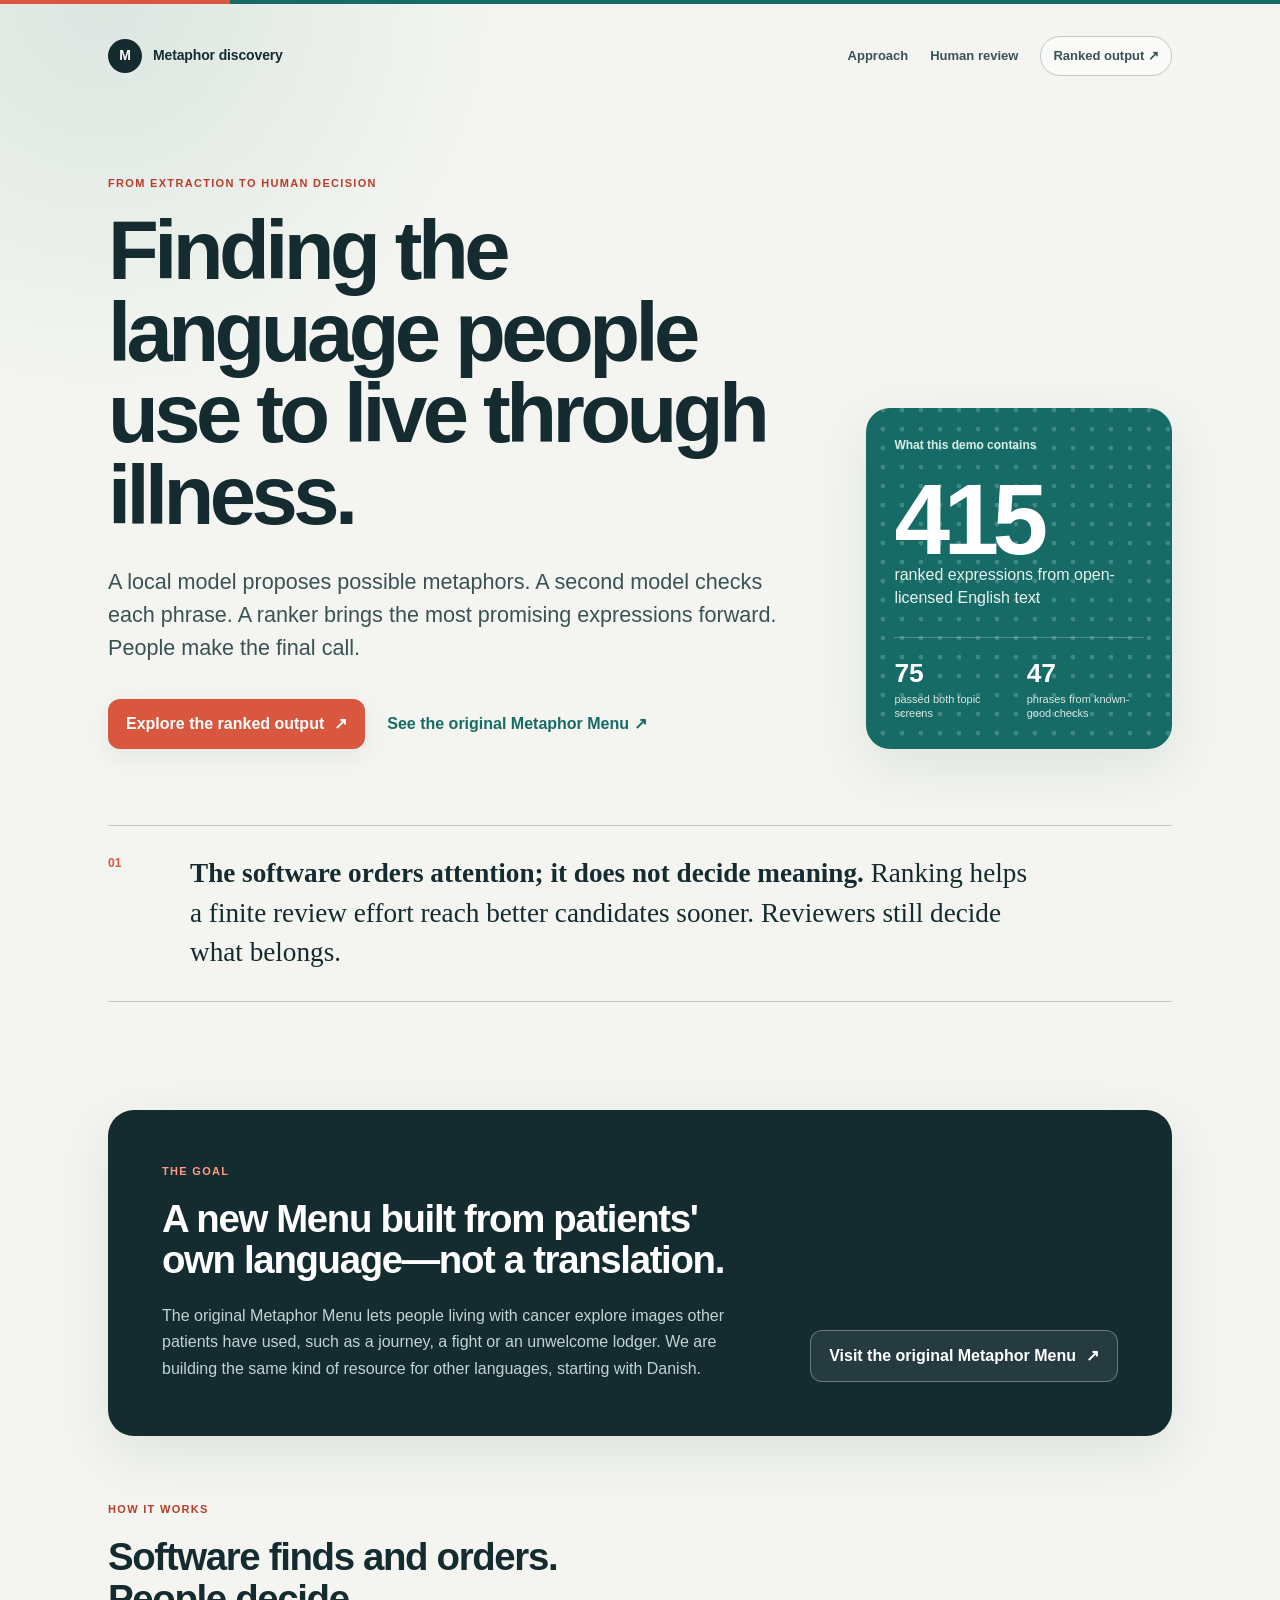
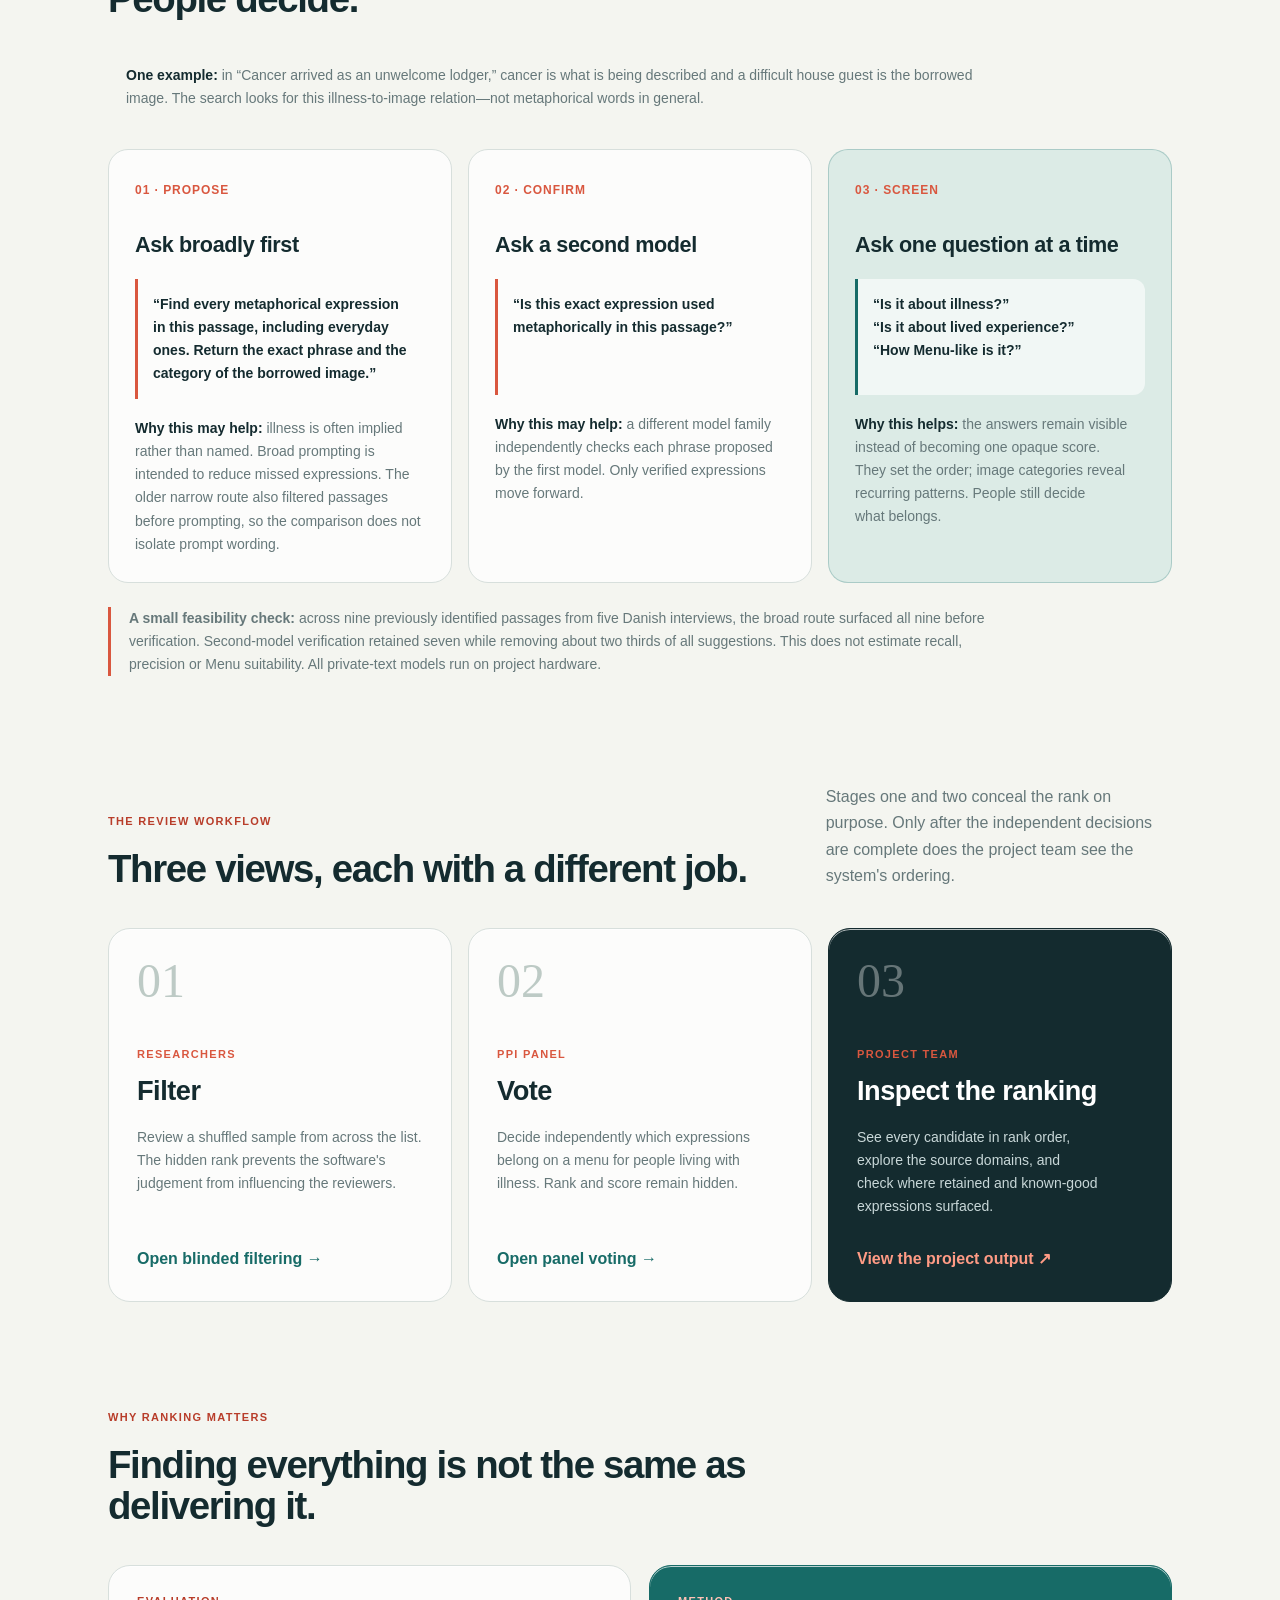
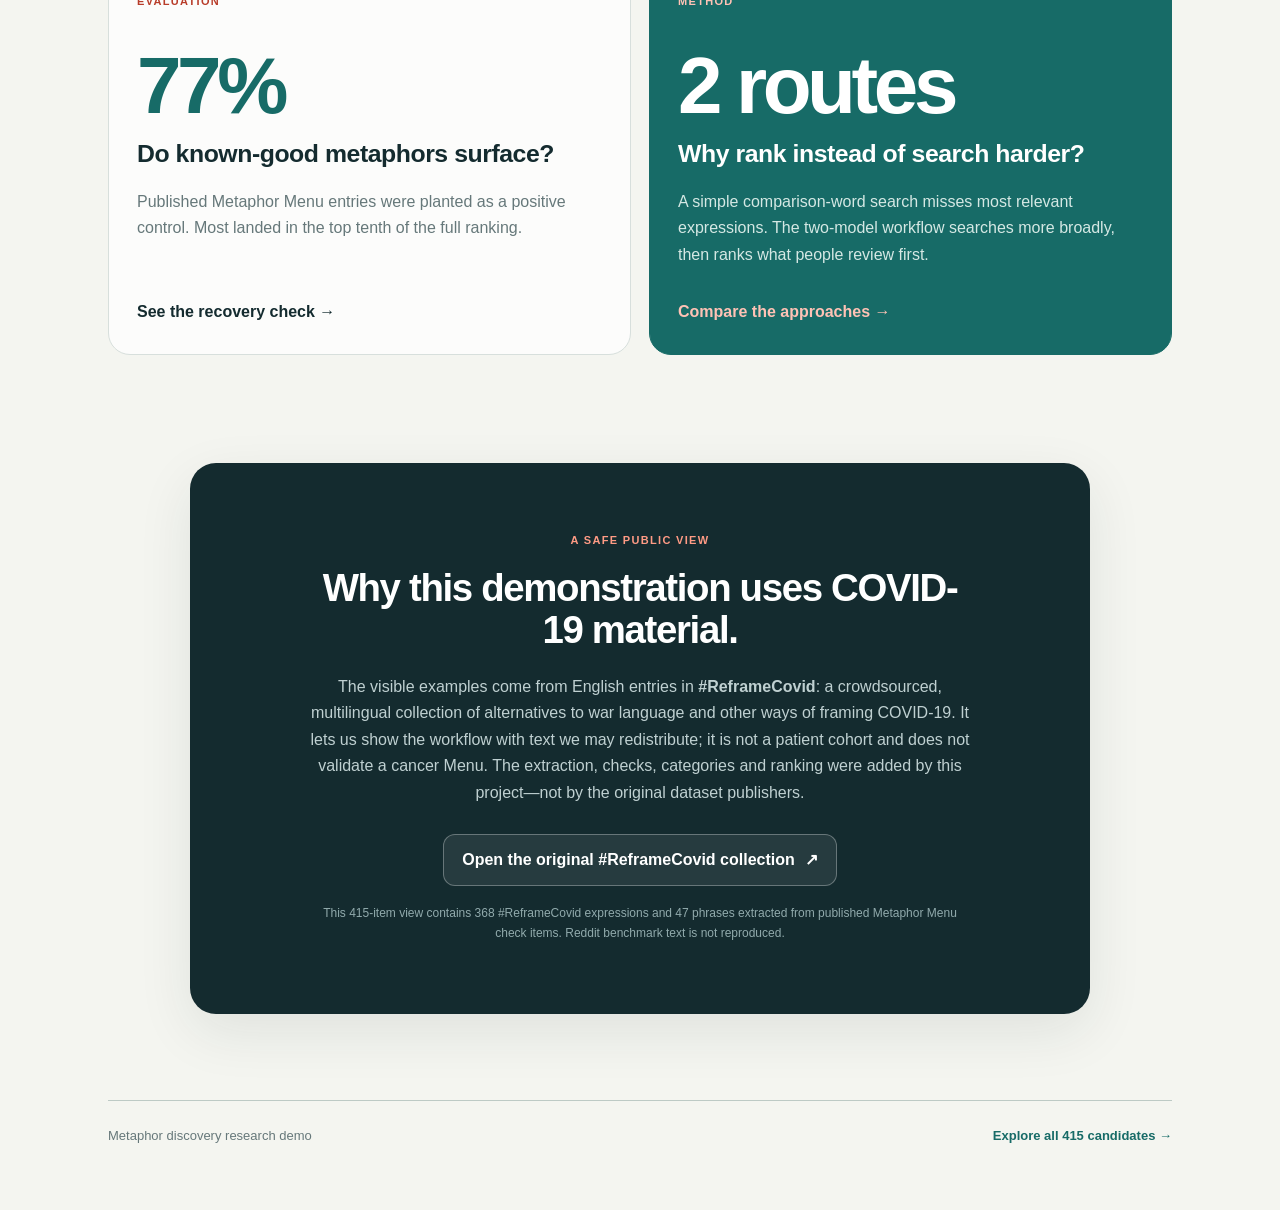
==== demo/index.html @ 561a9abb "4DPICTURE Danish work package: deliverables, live demo, dictionaries and runnable notebooks" ====
<!doctype html>
<html lang="en">
<head>
  <meta charset="utf-8">
  <meta name="viewport" content="width=device-width, initial-scale=1">
  <meta name="description" content="Explore how candidate illness metaphors are found, ranked and reviewed in the Metaphor Menu research workflow.">
  <title>Metaphor discovery — public English demo</title>
  <link rel="stylesheet" href="demo.css">
</head>
<body class="demo-home">
  <header class="site-header" aria-label="Demo navigation">
    <a class="brand" href="index.html" aria-label="Metaphor discovery demo home">
      <span class="brand-mark" aria-hidden="true">M</span>
      <span>Metaphor discovery</span>
    </a>
    <nav class="site-nav" aria-label="Sections">
      <a href="#approach">Approach</a>
      <a href="#workflow">Human review</a>
      <a class="nav-output" href="english_demo_working_copy_project_team.html">Ranked output <span aria-hidden="true">&#8599;</span></a>
    </nav>
  </header>

  <main>
    <section class="home-hero">
      <div class="hero-copy">
        <p class="eyebrow">FROM EXTRACTION TO HUMAN DECISION</p>
        <h1>Finding the language people use to live through illness.</h1>
        <p class="hero-lede">A local model proposes possible metaphors. A second model checks each phrase. A ranker brings the most promising expressions forward. People make the final call.</p>
        <div class="hero-actions">
          <a class="button primary" href="english_demo_working_copy_project_team.html">Explore the ranked output <span aria-hidden="true">&#8599;</span></a>
          <a class="text-link" href="https://wp.lancs.ac.uk/melc/the-metaphor-menu/" target="_blank" rel="noopener">See the original Metaphor Menu <span aria-hidden="true">&#8599;</span></a>
        </div>
      </div>
      <div class="hero-proof" aria-label="Public demo summary">
        <div class="proof-kicker">What this demo contains</div>
        <div class="proof-number">415</div>
        <div class="proof-label">ranked expressions from open-licensed English text</div>
        <div class="mini-metrics">
          <div><strong>75</strong><span>passed both topic screens</span></div>
          <div><strong>47</strong><span>phrases from known-good checks</span></div>
        </div>
      </div>
    </section>

    <section class="principle" aria-label="Approach summary">
      <span class="principle-index">01</span>
      <p><strong>The software orders attention; it does not decide meaning.</strong> Ranking helps a finite review effort reach better candidates sooner. Reviewers still decide what belongs.</p>
    </section>

    <section class="section-block approach-section" id="approach">
      <div class="menu-goal">
        <div>
          <p class="eyebrow">THE GOAL</p>
          <h2>A new Menu built from patients' own language—not a translation.</h2>
          <p>The original Metaphor Menu lets people living with cancer explore images other patients have used, such as a journey, a fight or an unwelcome lodger. We are building the same kind of resource for other languages, starting with Danish.</p>
        </div>
        <a class="button menu-link" href="https://wp.lancs.ac.uk/melc/the-metaphor-menu/" target="_blank" rel="noopener">Visit the original Metaphor Menu <span aria-hidden="true">&#8599;</span></a>
      </div>

      <div class="section-heading compact-heading">
        <div>
          <p class="eyebrow">HOW IT WORKS</p>
          <h2>Software finds and orders. People decide.</h2>
        </div>
      </div>

      <p class="method-example"><strong>One example:</strong> in “Cancer arrived as an unwelcome lodger,” cancer is what is being described and a difficult house guest is the borrowed image. The search looks for this illness-to-image relation—not metaphorical words in general.</p>

      <div class="method-steps compact-steps" aria-label="Three prompts in the metaphor discovery method">
        <article class="method-step">
          <span class="method-number">01 · PROPOSE</span>
          <div>
            <h3>Ask broadly first</h3>
            <blockquote>“Find every metaphorical expression in this passage, including everyday ones. Return the exact phrase and the category of the borrowed image.”</blockquote>
            <p><strong>Why this may help:</strong> illness is often implied rather than named. Broad prompting is intended to reduce missed expressions. The older narrow route also filtered passages before prompting, so the comparison does not isolate prompt wording.</p>
          </div>
        </article>
        <article class="method-step">
          <span class="method-number">02 · CONFIRM</span>
          <div>
            <h3>Ask a second model</h3>
            <blockquote>“Is this exact expression used metaphorically in this passage?”</blockquote>
            <p><strong>Why this may help:</strong> a different model family independently checks each phrase proposed by the first model. Only verified expressions move forward.</p>
          </div>
        </article>
        <article class="method-step human-step">
          <span class="method-number">03 · SCREEN</span>
          <div>
            <h3>Ask one question at a time</h3>
            <blockquote>“Is it about illness?”<br>“Is it about lived experience?”<br>“How Menu-like is it?”</blockquote>
            <p><strong>Why this helps:</strong> the answers remain visible instead of becoming one opaque score. They set the order; image categories reveal recurring patterns. People still decide what belongs.</p>
          </div>
        </article>
      </div>

      <p class="method-note"><strong>A small feasibility check:</strong> across nine previously identified passages from five Danish interviews, the broad route surfaced all nine before verification. Second-model verification retained seven while removing about two thirds of all suggestions. This does not estimate recall, precision or Menu suitability. All private-text models run on project hardware.</p>
    </section>

    <section class="section-block" id="workflow">
      <div class="section-heading">
        <div>
          <p class="eyebrow">THE REVIEW WORKFLOW</p>
          <h2>Three views, each with a different job.</h2>
        </div>
        <p>Stages one and two conceal the rank on purpose. Only after the independent decisions are complete does the project team see the system's ordering.</p>
      </div>

      <div class="workflow-grid">
        <a class="workflow-card" href="english_demo_stage1_for_researchers.html">
          <span class="step-number">01</span>
          <span class="step-audience">Researchers</span>
          <h3>Filter</h3>
          <p>Review a shuffled sample from across the list. The hidden rank prevents the software's judgement from influencing the reviewers.</p>
          <span class="card-link">Open blinded filtering <span aria-hidden="true">&#8594;</span></span>
        </a>
        <a class="workflow-card" href="english_demo_stage2_for_PPI_panel.html">
          <span class="step-number">02</span>
          <span class="step-audience">PPI panel</span>
          <h3>Vote</h3>
          <p>Decide independently which expressions belong on a menu for people living with illness. Rank and score remain hidden.</p>
          <span class="card-link">Open panel voting <span aria-hidden="true">&#8594;</span></span>
        </a>
        <a class="workflow-card featured" href="english_demo_working_copy_project_team.html">
          <span class="step-number">03</span>
          <span class="step-audience">Project team</span>
          <h3>Inspect the ranking</h3>
          <p>See every candidate in rank order, explore the source domains, and check where retained and known-good expressions surfaced.</p>
          <span class="card-link">View the project output <span aria-hidden="true">&#8599;</span></span>
        </a>
      </div>
    </section>

    <section class="section-block evidence-section">
      <div class="section-heading">
        <div>
          <p class="eyebrow">WHY RANKING MATTERS</p>
          <h2>Finding everything is not the same as delivering it.</h2>
        </div>
      </div>
      <div class="evidence-grid">
        <a class="evidence-card" href="plant_check.html">
          <span class="evidence-label">Evaluation</span>
          <span class="evidence-value">77%</span>
          <h3>Do known-good metaphors surface?</h3>
          <p>Published Metaphor Menu entries were planted as a positive control. Most landed in the top tenth of the full ranking.</p>
          <span class="card-link">See the recovery check <span aria-hidden="true">&#8594;</span></span>
        </a>
        <a class="evidence-card dark" href="why_ranking.html">
          <span class="evidence-label">Method</span>
          <span class="evidence-value">2 routes</span>
          <h3>Why rank instead of search harder?</h3>
          <p>A simple comparison-word search misses most relevant expressions. The two-model workflow searches more broadly, then ranks what people review first.</p>
          <span class="card-link">Compare the approaches <span aria-hidden="true">&#8594;</span></span>
        </a>
      </div>
    </section>

    <section class="data-note">
      <p class="eyebrow">A SAFE PUBLIC VIEW</p>
      <h2>Why this demonstration uses COVID-19 material.</h2>
      <p>The visible examples come from English entries in <strong>#ReframeCovid</strong>: a crowdsourced, multilingual collection of alternatives to war language and other ways of framing COVID-19. It lets us show the workflow with text we may redistribute; it is not a patient cohort and does not validate a cancer Menu. The extraction, checks, categories and ranking were added by this project—not by the original dataset publishers.</p>
      <a class="button dataset-link" href="https://docs.google.com/spreadsheets/d/1TZqICUdE2CvKqZrN67LcmKspY51Kug7aU8oGvK5WEbA/edit" target="_blank" rel="noopener">Open the original #ReframeCovid collection <span aria-hidden="true">&#8599;</span></a>
      <p class="data-fineprint">This 415-item view contains 368 #ReframeCovid expressions and 47 phrases extracted from published Metaphor Menu check items. Reddit benchmark text is not reproduced.</p>
    </section>
  </main>

  <footer class="site-footer">
    <span>Metaphor discovery research demo</span>
    <a href="english_demo_working_copy_project_team.html">Explore all 415 candidates <span aria-hidden="true">&#8594;</span></a>
  </footer>
</body>
</html>
---- demo/demo.css ----
:root {
  --ink: #142b2f;
  --ink-soft: #395256;
  --mut: #66787a;
  --line: #d7dfdc;
  --line-strong: #bdcac5;
  --bg: #f4f5f0;
  --paper: #ffffff;
  --card: #eef1ec;
  --acc: #d9573f;
  --acc-deep: #b83d2a;
  --teal: #176b67;
  --teal-soft: #dcebe6;
  --warn: #ba5b25;
  --ok: #19705d;
  --alt: #6554a4;
  --shadow: 0 18px 55px rgba(17, 43, 47, .09);
  --shadow-small: 0 7px 24px rgba(17, 43, 47, .07);
}

* { box-sizing: border-box; }

html {
  scroll-behavior: smooth;
  scroll-padding-top: 140px;
}

body {
  max-width: 1120px;
  margin: 0 auto;
  padding: 26px 28px 64px;
  color: var(--ink);
  background:
    radial-gradient(circle at 8% 0%, rgba(23, 107, 103, .11), transparent 25rem),
    var(--bg);
  font-family: Inter, ui-sans-serif, -apple-system, BlinkMacSystemFont, "Segoe UI", sans-serif;
  font-size: 16px;
  line-height: 1.65;
  -webkit-font-smoothing: antialiased;
}

body::before {
  position: fixed;
  inset: 0 0 auto;
  height: 4px;
  z-index: 30;
  content: "";
  background: linear-gradient(90deg, var(--acc) 0 18%, var(--teal) 18% 100%);
}

a { color: var(--teal); text-decoration-thickness: 1px; text-underline-offset: 3px; }
a:hover { color: var(--acc-deep); }

h1, h2, h3, p { text-wrap: pretty; }

h1 {
  margin: 0;
  max-width: 820px;
  font-size: clamp(2.55rem, 6.5vw, 5.35rem);
  line-height: .98;
  letter-spacing: -.055em;
  font-weight: 700;
}

h2 {
  margin: 0;
  font-size: clamp(1.85rem, 3vw, 3.1rem);
  line-height: 1.08;
  letter-spacing: -.035em;
}

h3 { letter-spacing: -.018em; }
button, input, select, textarea { font: inherit; }

button, select, input {
  min-height: 42px;
  border: 1px solid var(--line-strong);
  border-radius: 10px;
  color: var(--ink);
  background: var(--paper);
}

button {
  padding: 8px 13px;
  cursor: pointer;
  font-weight: 650;
  transition: border-color .18s ease, color .18s ease, background .18s ease, transform .18s ease;
}

button:hover { border-color: var(--teal); color: var(--teal); transform: translateY(-1px); }
button:focus-visible, a:focus-visible, input:focus-visible, select:focus-visible, summary:focus-visible {
  outline: 3px solid rgba(217, 87, 63, .35);
  outline-offset: 3px;
}

input, select { padding: 8px 10px; }

.site-header {
  display: flex;
  align-items: center;
  justify-content: space-between;
  gap: 24px;
  min-height: 60px;
  margin-bottom: 54px;
}

.brand {
  display: inline-flex;
  align-items: center;
  gap: 11px;
  color: var(--ink);
  font-size: 14px;
  font-weight: 750;
  letter-spacing: -.01em;
  text-decoration: none;
}

.brand:hover { color: var(--ink); }

.brand-mark {
  display: inline-grid;
  width: 34px;
  height: 34px;
  place-items: center;
  border-radius: 50%;
  color: white;
  background: var(--ink);
  font-size: 14px;
  font-weight: 800;
}

.header-tag, .eyebrow, .step-audience, .evidence-label {
  font-size: 11px;
  line-height: 1.3;
  font-weight: 800;
  letter-spacing: .12em;
  text-transform: uppercase;
}

.header-tag {
  padding: 8px 11px;
  border: 1px solid var(--line-strong);
  border-radius: 999px;
  color: var(--ink-soft);
  background: rgba(255, 255, 255, .55);
}

.site-nav { display: flex; align-items: center; gap: 22px; }
.site-nav a { color: var(--ink-soft); font-size: 13px; font-weight: 700; text-decoration: none; }
.site-nav a:hover { color: var(--acc-deep); }
.site-nav .nav-output { padding: 8px 12px; border: 1px solid var(--line-strong); border-radius: 999px; background: rgba(255,255,255,.55); }

.eyebrow { margin: 0 0 20px; color: var(--acc-deep); }

.home-hero {
  display: grid;
  grid-template-columns: minmax(0, 1.65fr) minmax(270px, .72fr);
  gap: 58px;
  align-items: end;
  padding: 36px 0 76px;
}

.hero-lede {
  max-width: 700px;
  margin: 30px 0 0;
  color: var(--ink-soft);
  font-size: clamp(1.08rem, 2vw, 1.35rem);
  line-height: 1.52;
}

.hero-actions { display: flex; align-items: center; gap: 22px; flex-wrap: wrap; margin-top: 34px; }

.button {
  display: inline-flex;
  align-items: center;
  justify-content: center;
  gap: 10px;
  min-height: 50px;
  padding: 12px 18px;
  border-radius: 12px;
  font-weight: 750;
  text-decoration: none;
  box-shadow: var(--shadow-small);
  transition: transform .18s ease, box-shadow .18s ease, background .18s ease;
}

.button.primary { color: #fff; background: var(--acc); }
.button.primary:hover { color: #fff; background: var(--acc-deep); transform: translateY(-2px); box-shadow: var(--shadow); }
.text-link, .card-link { font-weight: 750; text-decoration: none; }

.hero-proof {
  position: relative;
  overflow: hidden;
  padding: 28px;
  border-radius: 24px;
  color: #fff;
  background:
    radial-gradient(circle at 90% 10%, rgba(255,255,255,.19) 0 2px, transparent 3px) 0 0 / 19px 19px,
    var(--teal);
  box-shadow: var(--shadow);
}

.proof-kicker { color: #d7eee8; font-size: 12px; font-weight: 750; }
.proof-number { margin: 22px 0 3px; font-size: clamp(4rem, 8vw, 6.25rem); line-height: .84; letter-spacing: -.065em; font-weight: 780; }
.proof-label { max-width: 235px; color: #e5f1ed; line-height: 1.4; }

.mini-metrics { display: grid; grid-template-columns: 1fr 1fr; gap: 15px; margin-top: 28px; padding-top: 22px; border-top: 1px solid rgba(255,255,255,.24); }
.mini-metrics div { display: grid; gap: 5px; }
.mini-metrics strong { font-size: 1.65rem; line-height: 1; }
.mini-metrics span { color: #d7e8e3; font-size: 11px; line-height: 1.35; }

.principle { display: grid; grid-template-columns: 58px 1fr; gap: 24px; align-items: start; padding: 28px 0; border-top: 1px solid var(--line-strong); border-bottom: 1px solid var(--line-strong); }
.principle-index { color: var(--acc); font-size: 12px; font-weight: 800; }
.principle p { max-width: 850px; margin: 0; font-family: Georgia, "Times New Roman", serif; font-size: clamp(1.25rem, 2.4vw, 1.7rem); line-height: 1.45; }

.section-block { padding-top: 108px; }
.section-heading { display: grid; grid-template-columns: minmax(0, 1.45fr) minmax(250px, .75fr); gap: 48px; align-items: end; margin-bottom: 38px; }
.section-heading p:last-child { margin: 0; color: var(--mut); }

.menu-goal {
  display: grid;
  grid-template-columns: minmax(0, 1.5fr) auto;
  gap: 44px;
  align-items: end;
  padding: clamp(30px, 5vw, 54px);
  border-radius: 26px;
  color: white;
  background: var(--ink);
  box-shadow: var(--shadow);
}

.menu-goal .eyebrow { color: #ff9b85; }
.menu-goal h2 { max-width: 720px; }
.menu-goal p:last-child { max-width: 720px; margin: 22px 0 0; color: #c3d2d3; }
.menu-goal .menu-link { min-width: 225px; color: white; border: 1px solid rgba(255,255,255,.3); background: rgba(255,255,255,.08); box-shadow: none; }
.menu-goal .menu-link:hover { color: white; border-color: white; background: rgba(255,255,255,.14); }

.compact-heading { margin-top: 66px; }
.method-example { max-width: 900px; margin: -8px 0 24px; padding: 15px 18px; border-radius: 14px; color: var(--mut); background: var(--blue-soft); font-size: 14px; }
.method-example strong { color: var(--ink); }
.method-steps { display: grid; grid-template-columns: repeat(3, 1fr); gap: 16px; }
.method-step { min-height: 390px; padding: 26px; border: 1px solid var(--line); border-radius: 20px; background: rgba(255,255,255,.72); }
.method-number { display: inline-block; margin-bottom: 26px; color: var(--acc); font-size: 12px; font-weight: 850; letter-spacing: .08em; }
.method-step h3 { margin: 0 0 10px; font-size: 1.35rem; }
.method-step p { margin: 0; color: var(--mut); font-size: 14px; }
.method-step p strong { color: var(--ink); }
.method-step blockquote { min-height: 116px; margin: 16px 0 18px; padding: 14px 15px; border-left: 3px solid var(--acc); border-radius: 0 12px 12px 0; color: var(--ink); background: var(--blue-soft); font-size: 14px; font-weight: 650; }
.method-step.human-step { border-color: rgba(23,107,103,.25); background: var(--teal-soft); }
.method-step.human-step blockquote { border-left-color: var(--teal); background: rgba(255,255,255,.62); }
.method-note { max-width: 900px; margin: 24px 0 0; padding-left: 18px; border-left: 3px solid var(--acc); color: var(--mut); font-size: 14px; }

.workflow-grid { display: grid; grid-template-columns: repeat(3, 1fr); gap: 16px; }
.workflow-card, .evidence-card {
  position: relative;
  display: flex;
  min-height: 340px;
  flex-direction: column;
  padding: 28px;
  border: 1px solid var(--line);
  border-radius: 22px;
  color: var(--ink);
  background: rgba(255,255,255,.72);
  text-decoration: none;
  box-shadow: 0 1px 0 rgba(255,255,255,.7) inset;
  transition: transform .2s ease, box-shadow .2s ease, border-color .2s ease;
}

.workflow-card:hover, .evidence-card:hover { color: var(--ink); border-color: var(--line-strong); transform: translateY(-5px); box-shadow: var(--shadow); }
.workflow-card.featured { color: #fff; border-color: var(--ink); background: var(--ink); }
.workflow-card.featured:hover { color: #fff; }
.step-number { font-family: Georgia, "Times New Roman", serif; font-size: 3rem; line-height: 1; color: var(--line-strong); }
.featured .step-number { color: rgba(255,255,255,.35); }
.step-audience { margin-top: 42px; color: var(--acc); }
.workflow-card h3 { margin: 8px 0 12px; font-size: 1.7rem; }
.workflow-card p { margin: 0; color: var(--mut); font-size: 14px; }
.workflow-card.featured p { color: #c8d7d8; }
.workflow-card .card-link { margin-top: auto; padding-top: 28px; color: var(--teal); }
.workflow-card.featured .card-link { color: #ff9b85; }

.evidence-section { padding-bottom: 108px; }
.evidence-grid { display: grid; grid-template-columns: 1fr 1fr; gap: 18px; }
.evidence-card { min-height: 390px; }
.evidence-label { color: var(--acc-deep); }
.evidence-value { margin: 40px 0 10px; color: var(--teal); font-size: clamp(3rem, 7vw, 5rem); line-height: .95; letter-spacing: -.055em; font-weight: 750; }
.evidence-card h3 { max-width: 420px; margin: 0 0 14px; font-size: 1.55rem; }
.evidence-card p { margin: 0; color: var(--mut); }
.evidence-card .card-link { margin-top: auto; padding-top: 28px; }
.evidence-card.dark { color: white; border-color: var(--teal); background: var(--teal); }
.evidence-card.dark:hover { color: white; }
.evidence-card.dark .evidence-label, .evidence-card.dark .card-link { color: #ffc2b5; }
.evidence-card.dark .evidence-value { color: white; }
.evidence-card.dark p { color: #d5e8e4; }

.data-note { max-width: 900px; margin: 0 auto; padding: 70px 9%; border-radius: 26px; text-align: center; color: white; background: var(--ink); box-shadow: var(--shadow); }
.data-note .eyebrow { color: #ff9b85; }
.data-note h2 + p { max-width: 680px; margin: 24px auto 0; color: #bfd0d1; }
.data-note .dataset-link { width: fit-content; margin: 28px auto 0; color: white; border: 1px solid rgba(255,255,255,.3); background: rgba(255,255,255,.08); box-shadow: none; }
.data-note .dataset-link:hover { color: white; border-color: white; background: rgba(255,255,255,.14); }
.data-note .data-fineprint { max-width: 650px; margin: 18px auto 0; color: #91aaac; font-size: 12px; }
.site-footer { display: flex; justify-content: space-between; gap: 24px; margin-top: 86px; padding-top: 24px; border-top: 1px solid var(--line-strong); color: var(--mut); font-size: 13px; }
.site-footer a { font-weight: 750; text-decoration: none; }

/* Ranked output and review screens */
.ranked-page, .review-page { max-width: 1180px; }
.ranked-page .site-header { margin-bottom: 30px; }
.rank-hero {
  position: relative;
  overflow: hidden;
  display: grid;
  grid-template-columns: minmax(0, 1.45fr) minmax(280px, .65fr);
  gap: 46px;
  align-items: end;
  padding: clamp(34px, 6vw, 70px);
  border-radius: 30px;
  color: white;
  background:
    radial-gradient(circle at 90% 15%, rgba(255,255,255,.16) 0 2px, transparent 3px) 0 0 / 21px 21px,
    linear-gradient(125deg, #102b30, #174d4c);
  box-shadow: var(--shadow);
}

.rank-hero .eyebrow { color: #ff9b85; }
.rank-hero h1 { max-width: 700px; font-size: clamp(2.8rem, 6vw, 5rem); }
.rank-hero .hero-lede { color: #d2e0df; }
.rank-hero .button { box-shadow: none; }
.rank-hero .button.secondary { color: white; border: 1px solid rgba(255,255,255,.28); background: rgba(255,255,255,.08); }
.rank-hero .button.secondary:hover { border-color: white; background: rgba(255,255,255,.14); }
.rank-metrics { display: grid; gap: 10px; }
.rank-metric { display: grid; grid-template-columns: 72px 1fr; gap: 14px; align-items: baseline; padding: 16px 0; border-bottom: 1px solid rgba(255,255,255,.2); }
.rank-metric:last-child { border-bottom: 0; }
.rank-metric strong { font-size: 2.1rem; line-height: 1; letter-spacing: -.04em; }
.rank-metric span { color: #c7d9d7; font-size: 13px; line-height: 1.35; }

.dataset-strip {
  display: grid;
  grid-template-columns: minmax(0, 1.35fr) minmax(260px, .65fr);
  gap: 42px;
  align-items: center;
  margin: 42px 0 22px;
  padding: 30px 34px;
  border: 1px solid var(--line);
  border-left: 5px solid var(--acc);
  border-radius: 4px 20px 20px 4px;
  background: rgba(255,255,255,.72);
}

.dataset-strip .eyebrow { margin-bottom: 10px; }
.dataset-strip h2 { margin: 0 0 12px; font-size: clamp(1.55rem, 2.5vw, 2.15rem); }
.dataset-strip > div > p:last-child { margin: 0; color: var(--mut); font-size: 14px; }
.dataset-summary { display: grid; gap: 9px; padding: 18px; border-radius: 14px; background: var(--card); }
.dataset-summary > span { color: var(--ink-soft); font-size: 12px; }
.dataset-summary > span strong { display: inline-block; min-width: 42px; color: var(--ink); font-size: 1.3rem; line-height: 1; }
.dataset-summary a { margin-top: 6px; font-size: 13px; font-weight: 800; text-decoration: none; }
.dataset-summary small { color: var(--mut); font-size: 10px; }

.rank-logic {
  display: grid;
  grid-template-columns: minmax(260px, .8fr) minmax(470px, 1.2fr);
  gap: 26px 52px;
  align-items: end;
  margin: 52px 0 24px;
  padding: 34px;
  border: 1px solid var(--line);
  border-radius: 22px;
  background: rgba(255,255,255,.7);
}

.rank-logic .eyebrow { margin-bottom: 12px; }
.rank-logic h2 { margin: 0 0 14px; font-size: clamp(1.7rem, 3vw, 2.4rem); }
.rank-logic > div > p:last-child { margin: 0; color: var(--mut); font-size: 14px; }
.output-routes { display: grid; grid-template-columns: minmax(360px, 1.35fr) minmax(190px, .65fr); gap: 10px; }
.rank-route, .category-route { padding: 14px; border: 1px solid var(--line); border-radius: 16px; background: var(--paper); }
.route-label { display: block; margin-bottom: 10px; color: var(--mut); font-size: 10px; font-weight: 850; letter-spacing: .1em; text-transform: uppercase; }
.tier-key { display: grid; grid-template-columns: repeat(3, 1fr); gap: 8px; margin: 0; padding: 0; list-style: none; }
.tier-key li { min-height: 112px; padding: 14px; border-radius: 12px; background: var(--card); }
.tier-key li.tier-top { color: white; background: var(--teal); }
.tier-key span { display: block; color: var(--mut); font-size: 10px; font-weight: 850; letter-spacing: .1em; text-transform: uppercase; }
.tier-key .tier-top span, .tier-key .tier-top p { color: #d5e7e3; }
.tier-key strong { display: block; margin: 13px 0 7px; font-size: 2rem; line-height: 1; }
.tier-key p { margin: 0; color: var(--mut); font-size: 11px; line-height: 1.35; }
.category-route { display: flex; flex-direction: column; color: var(--ink); text-decoration: none; background: var(--teal-soft); }
.category-route:hover { color: var(--ink); border-color: var(--teal); }
.category-route > strong { font-size: 1.15rem; }
.category-route > p { margin: 6px 0 12px; color: var(--mut); font-size: 11px; line-height: 1.4; }
.category-preview { display: flex; gap: 5px; flex-wrap: wrap; }
.category-preview span { padding: 3px 7px; border-radius: 999px; color: var(--teal); background: rgba(255,255,255,.65); font-size: 10px; }
.category-preview b { margin-left: 2px; }
.route-link { margin-top: auto; padding-top: 12px; color: var(--teal); font-size: 11px; font-weight: 800; }
.rank-method-link { grid-column: 1 / -1; font-size: 13px; font-weight: 750; text-decoration: none; }

.stages { display: grid; grid-template-columns: repeat(3, 1fr); gap: 0; margin: 20px 0 48px; padding: 6px; border: 1px solid var(--line); border-radius: 17px; background: rgba(255,255,255,.66); }
.stages .st { position: relative; display: grid; grid-template-columns: 38px 1fr; align-items: center; min-height: 64px; padding: 10px 14px; border: 0; border-radius: 12px; color: var(--mut); background: transparent; font-size: 13px; line-height: 1.25; }
.stages .st b { grid-row: 1 / span 2; margin: 0; color: var(--line-strong); font-size: 1.25rem; }
.stages .st small { display: block; font-size: 11px; }
.stages .st.cur { border: 0; color: white; background: var(--teal); box-shadow: var(--shadow-small); }
.stages .st.cur b { color: #ff9b85; }
.stages .st.cur small { color: #d4e7e2; }
.ranked-page > h1, .ranked-page > .status { display: none; }
.ranked-page h2, .review-page h2, .method-page h2 { margin: 62px 0 14px; font-size: clamp(1.55rem, 2.5vw, 2.25rem); line-height: 1.15; }
.lede { color: var(--mut); font-size: 15px; }

#how { margin: 0 0 22px; padding: 0; border: 1px solid var(--line); border-radius: 16px; background: rgba(255,255,255,.66); box-shadow: none; }
#how > summary { margin: 0; padding: 17px 20px; border-radius: 16px; color: var(--ink); font-size: 14px; font-weight: 750; list-style-position: inside; }
#how[open] > summary { border-bottom: 1px solid var(--line); border-radius: 16px 16px 0 0; }
#how > :not(summary) { margin-left: 20px; margin-right: 20px; }
#how > :last-child { margin-bottom: 20px; }
#how ol { color: var(--mut); }
#purpose { margin-top: 20px; border: 0; border-left: 4px solid var(--acc); border-radius: 0 10px 10px 0; background: var(--card); }

#veh { margin: 24px 0 18px; padding: clamp(22px, 4vw, 42px); border: 1px solid var(--line); border-radius: 26px; background: var(--teal-soft); }
#veh h2 { margin-top: 0; }
#vehctl .ctlrow { gap: 12px; }
#vehctl label, #bar label { color: var(--mut); font-size: 11px; font-weight: 800; letter-spacing: .06em; text-transform: uppercase; }
#vehctl select, #vehctl input, #bar select, #bar input { display: block; margin-top: 4px; color: var(--ink); font-size: 13px; font-weight: 500; letter-spacing: 0; text-transform: none; }
#veh table { margin-top: 20px; }
#veh tr { transition: background .16s ease; }
#veh tr[data-path]:hover td { background: rgba(255,255,255,.62); }
#veh tr.on td { background: rgba(23,107,103,.13); }
#vtab .bar { height: 8px; border-radius: 999px; background: var(--teal); }

.tw { overflow-x: auto; border: 1px solid var(--line); border-radius: 16px; background: rgba(255,255,255,.7); }
table { width: 100%; border-collapse: collapse; font-size: 14px; }
th, td { padding: 12px 14px; border-bottom: 1px solid var(--line); text-align: right; }
th:first-child, td:first-child { text-align: left; }
tr:last-child td { border-bottom: 0; }
th { color: var(--mut); font-size: 11px; font-weight: 800; letter-spacing: .06em; text-transform: uppercase; }
tr.hi td { color: var(--teal); font-weight: 750; }

#rater { display: none; margin: 28px 0; padding: 24px; border: 1px solid var(--teal); border-radius: 18px; background: var(--teal-soft); }
.labelling #rater { display: block; }
#rater > strong { display: block; margin-bottom: 12px; font-size: 1.15rem; }
#rater br { display: none; }
#rater label { display: inline-block; margin: 0 10px 10px 0; font-size: 13px; font-weight: 700; }
#rater input, #rater select { margin-left: 5px; }

.note { margin: 18px 0; padding: 17px 20px; border: 0; border-left: 4px solid var(--acc); border-radius: 0 12px 12px 0; color: var(--ink-soft); background: #f0e9df; font-size: 14px; }
.legend { display: flex; gap: 7px; flex-wrap: wrap; margin: 0 0 16px; }
.pill { display: inline-flex; align-items: center; min-height: 24px; padding: 3px 8px; border: 1px solid var(--line); border-radius: 999px; color: var(--mut); background: var(--card); font-size: 10px; line-height: 1.2; font-weight: 700; letter-spacing: .035em; text-transform: uppercase; }
.pill.s0 { color: var(--ok); border-color: rgba(25,112,93,.35); background: #e5f2ed; }
.pill.s2 { color: var(--warn); border-color: rgba(186,91,37,.3); background: #f7ece5; }
.pill.plant { color: var(--teal); border-color: rgba(23,107,103,.35); background: var(--teal-soft); }
.pill.new { color: var(--alt); border-color: rgba(101,84,164,.3); background: #eeebf8; }
.pill.old, .pill.veh, .pill.sim { border-color: var(--line-strong); }

#bar { position: sticky; top: 12px; z-index: 10; display: flex; gap: 10px; align-items: end; flex-wrap: wrap; margin: 0 0 18px; padding: 14px; border: 1px solid rgba(189,202,197,.9); border-radius: 16px; background: rgba(244,245,240,.92); box-shadow: var(--shadow-small); backdrop-filter: blur(14px); }
#bar select { max-width: 180px; }
#bar #fq { width: 145px; }
#bar #fr { color: var(--mut); background: transparent; }
#bar #ex { display: none; color: white; border-color: var(--teal); background: var(--teal); }
.labelling #bar #ex { display: inline-flex; }
.ranked-page:not(.labelling) #bar label:has(#fl) { display: none; }
#count { margin-left: auto; padding: 0 7px 10px; color: var(--mut); font-size: 12px; }

.row { position: relative; margin: 12px 0; padding: 20px 22px; border: 1px solid var(--line); border-radius: 17px; background: rgba(255,255,255,.82); box-shadow: 0 1px 0 rgba(255,255,255,.8) inset; transition: border-color .18s ease, box-shadow .18s ease, transform .18s ease; }
.row:hover { border-color: var(--line-strong); box-shadow: var(--shadow-small); transform: translateY(-1px); }
.row.done { padding-left: 20px; border-left: 5px solid var(--ok); }
.meta { display: flex; gap: 6px; align-items: center; flex-wrap: wrap; margin-bottom: 12px; }
.rank { min-width: 54px; color: var(--acc); font-size: 18px; line-height: 1; font-weight: 800; letter-spacing: -.03em; }
.phrase { font-family: Georgia, "Times New Roman", serif; font-size: clamp(1.35rem, 2.1vw, 1.75rem); line-height: 1.25; font-weight: 600; letter-spacing: -.015em; }
.phrase .pill.cnt { margin-left: 8px; vertical-align: middle; color: var(--teal); border-color: var(--teal); }
.row details > summary { display: inline-flex; align-items: center; min-height: 32px; margin-top: 10px; padding: 3px 9px; border-radius: 8px; color: var(--teal); background: var(--teal-soft); font-size: 12px; font-weight: 750; cursor: pointer; }
.ctx { margin: 12px 0 2px; padding: 14px 16px; border: 0; border-radius: 10px; color: var(--ink-soft); background: var(--card); font-size: 14px; }
mark { padding: 0 .08em; color: var(--ink); background: linear-gradient(transparent 60%, rgba(217,87,63,.24) 60%); font-weight: 750; border: 0; }
.lbl { display: none; gap: 7px; flex-wrap: wrap; margin-top: 14px; }
.labelling .lbl { display: flex; }
.lbl button { min-height: 34px; padding: 5px 10px; font-size: 12px; }
.lbl button.sel { color: white; border-color: var(--teal); background: var(--teal); }
#labelToggle { color: white; border-color: rgba(255,255,255,.28); background: rgba(255,255,255,.08); }
#labelToggle:hover { border-color: white; background: rgba(255,255,255,.15); }
textarea { width: 100%; min-height: 120px; margin-top: 12px; border: 1px solid var(--line); border-radius: 10px; }

/* Lightweight polish for the two blinded review screens and method notes. */
.review-page > .stages { margin-top: 0; }
.review-page > h1, .method-page > h1 { margin-top: 58px; font-size: clamp(2.3rem, 5vw, 4.3rem); }
.review-page .status { margin: 28px 0 22px; padding: 28px; border: 0; border-radius: 22px; color: white; background: var(--ink); box-shadow: var(--shadow); }
.review-page .status .l1 { font-size: clamp(1.35rem, 3vw, 2rem); }
.review-page .status .l2 { margin-top: 8px; color: #d0dede; }
.review-page .status .l3 { color: #9fb4b5; }
.review-page .status b { color: #ff9b85; }
.review-page #rater { display: block; }
.review-page .lbl { display: flex; }
.review-page #bar #ex { display: inline-flex; }
.method-page { max-width: 900px; }
.method-page > h1 { max-width: 780px; }
.method-page > .lede:first-of-type { margin: 26px 0 42px; font-size: 1.12rem; }
.method-page figure, .method-page .tw { margin: 30px 0; }
.method-page figure { padding: 24px; border: 1px solid var(--line); border-radius: 18px; background: rgba(255,255,255,.72); }
.method-page svg { width: 100%; height: auto; }

@media (max-width: 820px) {
  body { padding: 20px 18px 46px; }
  .site-header { margin-bottom: 32px; }
  .home-hero, .rank-hero, .section-heading { grid-template-columns: 1fr; }
  .home-hero { gap: 38px; padding: 20px 0 58px; }
  .hero-proof { max-width: 500px; }
  .workflow-grid { grid-template-columns: 1fr; }
  .menu-goal { grid-template-columns: 1fr; gap: 28px; align-items: start; }
  .menu-goal .menu-link { width: fit-content; }
  .method-steps { grid-template-columns: 1fr; }
  .method-step { min-height: 0; }
  .method-number { margin-bottom: 28px; }
  .workflow-card { min-height: 285px; }
  .evidence-grid { grid-template-columns: 1fr; }
  .evidence-card { min-height: 340px; }
  .section-block { padding-top: 78px; }
  .section-heading { gap: 18px; }
  .evidence-section { padding-bottom: 78px; }
  .rank-hero { gap: 34px; padding: 34px 26px; border-radius: 22px; }
  .rank-metrics { grid-template-columns: repeat(3, 1fr); gap: 12px; }
  .rank-metric { display: block; padding: 12px 0; border-right: 1px solid rgba(255,255,255,.2); border-bottom: 0; }
  .rank-metric:last-child { border-right: 0; }
  .rank-metric span { display: block; margin-top: 6px; }
  .dataset-strip { grid-template-columns: 1fr; gap: 24px; }
  .rank-logic { grid-template-columns: 1fr; gap: 24px; }
  .output-routes { grid-template-columns: 1fr; }
  .stages .st { grid-template-columns: 28px 1fr; padding: 8px; }
  #bar { top: 6px; max-height: 55vh; overflow-y: auto; }
  #count { width: 100%; margin-left: 0; }
}

@media (max-width: 560px) {
  .header-tag { display: none; }
  .site-nav a:not(.nav-output) { display: none; }
  .site-header { min-height: 44px; }
  h1 { font-size: clamp(2.65rem, 13vw, 4rem); }
  .hero-actions { align-items: stretch; flex-direction: column; }
  .button { width: 100%; }
  .text-link { text-align: center; }
  .principle { grid-template-columns: 1fr; gap: 8px; }
  .mini-metrics { grid-template-columns: 1fr; }
  .site-footer { flex-direction: column; }
  .data-note { margin-inline: -4px; padding: 52px 24px; }
  .rank-metrics { grid-template-columns: 1fr; }
  .rank-metric { display: grid; border-right: 0; border-bottom: 1px solid rgba(255,255,255,.2); }
  .rank-logic { padding: 24px 18px; }
  .dataset-strip { padding: 24px 20px; }
  .tier-key { grid-template-columns: 1fr; }
  .tier-key li { min-height: 0; }
  .stages { grid-template-columns: 1fr; }
  .stages .st { min-height: 50px; }
  #veh { margin-inline: -5px; padding: 22px 16px; }
  #bar label { flex: 1 1 135px; }
  #bar select, #bar input, #bar #fq { width: 100%; max-width: none; }
  .row { padding: 17px 16px; }
  .rank { width: 100%; }
}

@media (prefers-reduced-motion: reduce) {
  *, *::before, *::after { scroll-behavior: auto !important; transition-duration: .01ms !important; }
}

@media print {
  body { max-width: none; padding: 0; background: white; }
  body::before, .site-header, #bar, .hero-actions, .lbl, #rater { display: none !important; }
  .rank-hero { color: var(--ink); padding: 0 0 24px; background: white; box-shadow: none; }
  .rank-hero .eyebrow, .rank-hero .hero-lede, .rank-metric span { color: var(--ink-soft); }
  .row { break-inside: avoid; box-shadow: none; }
}
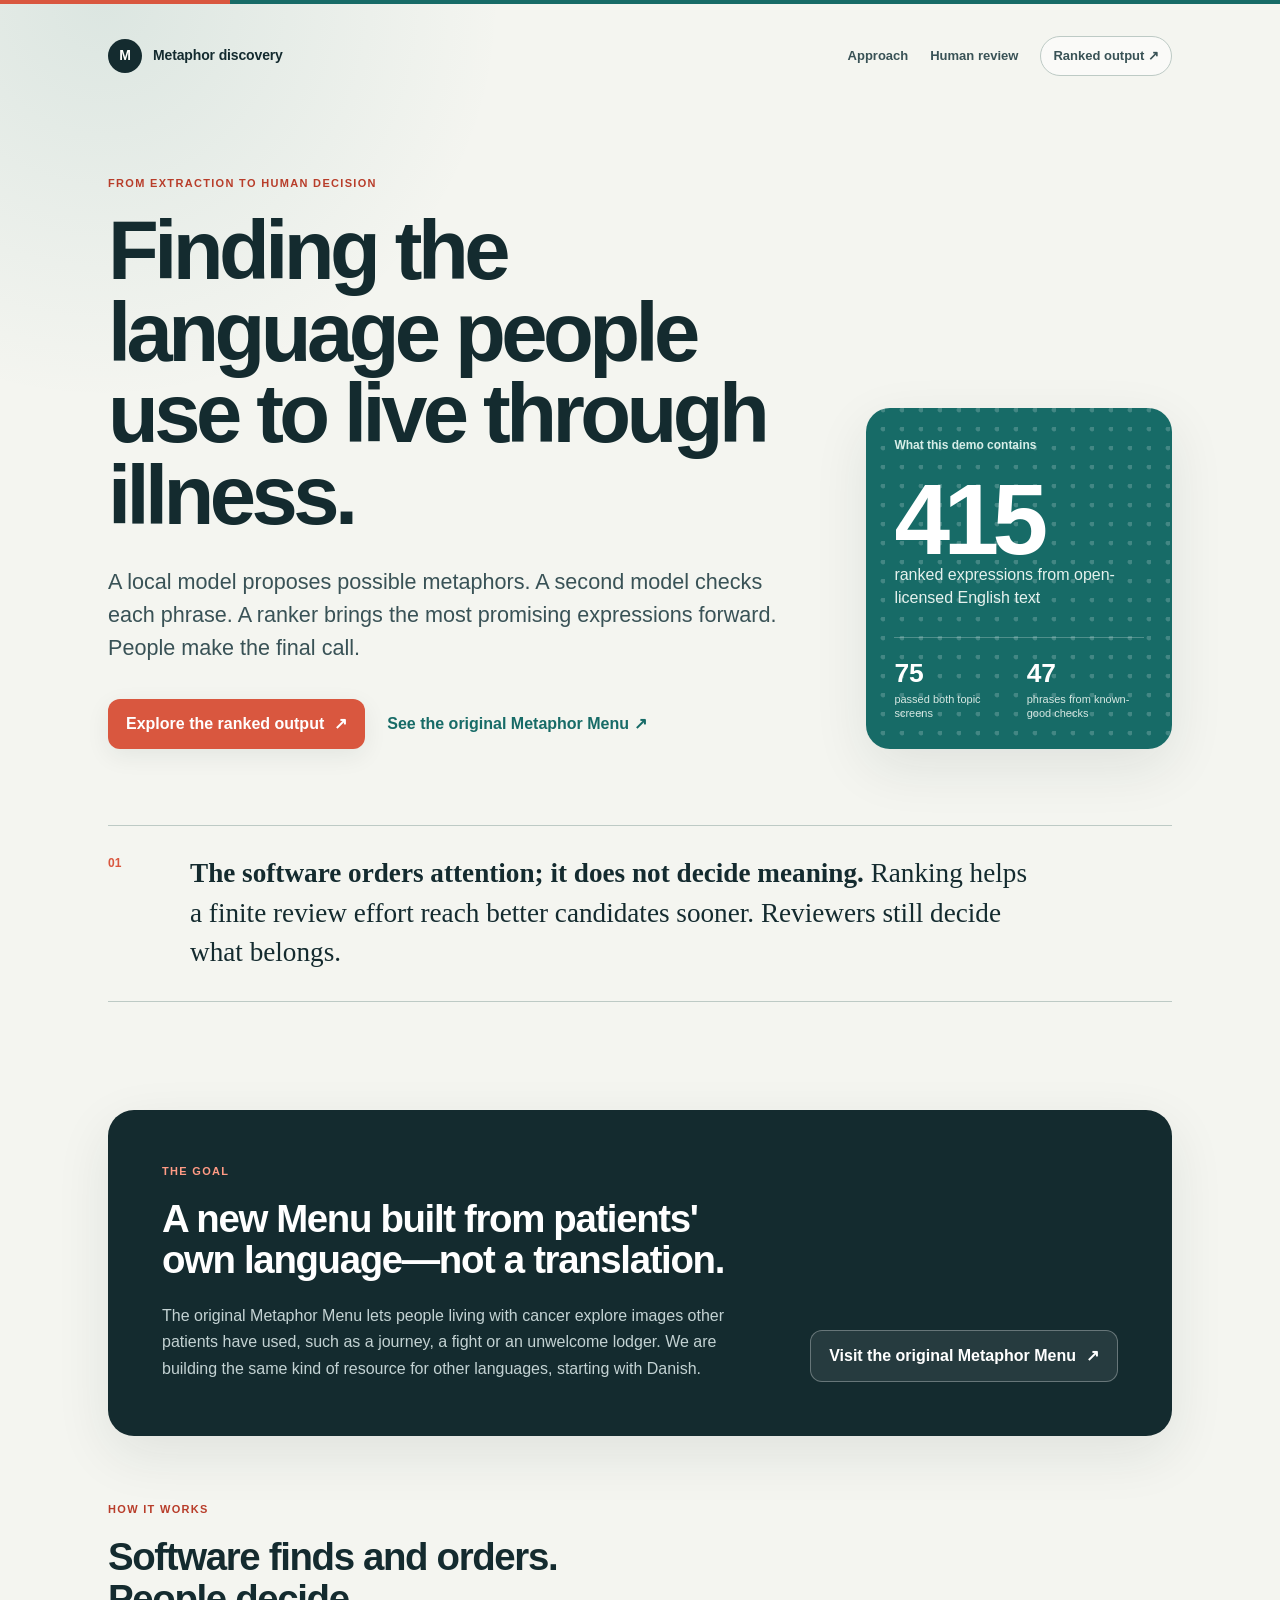
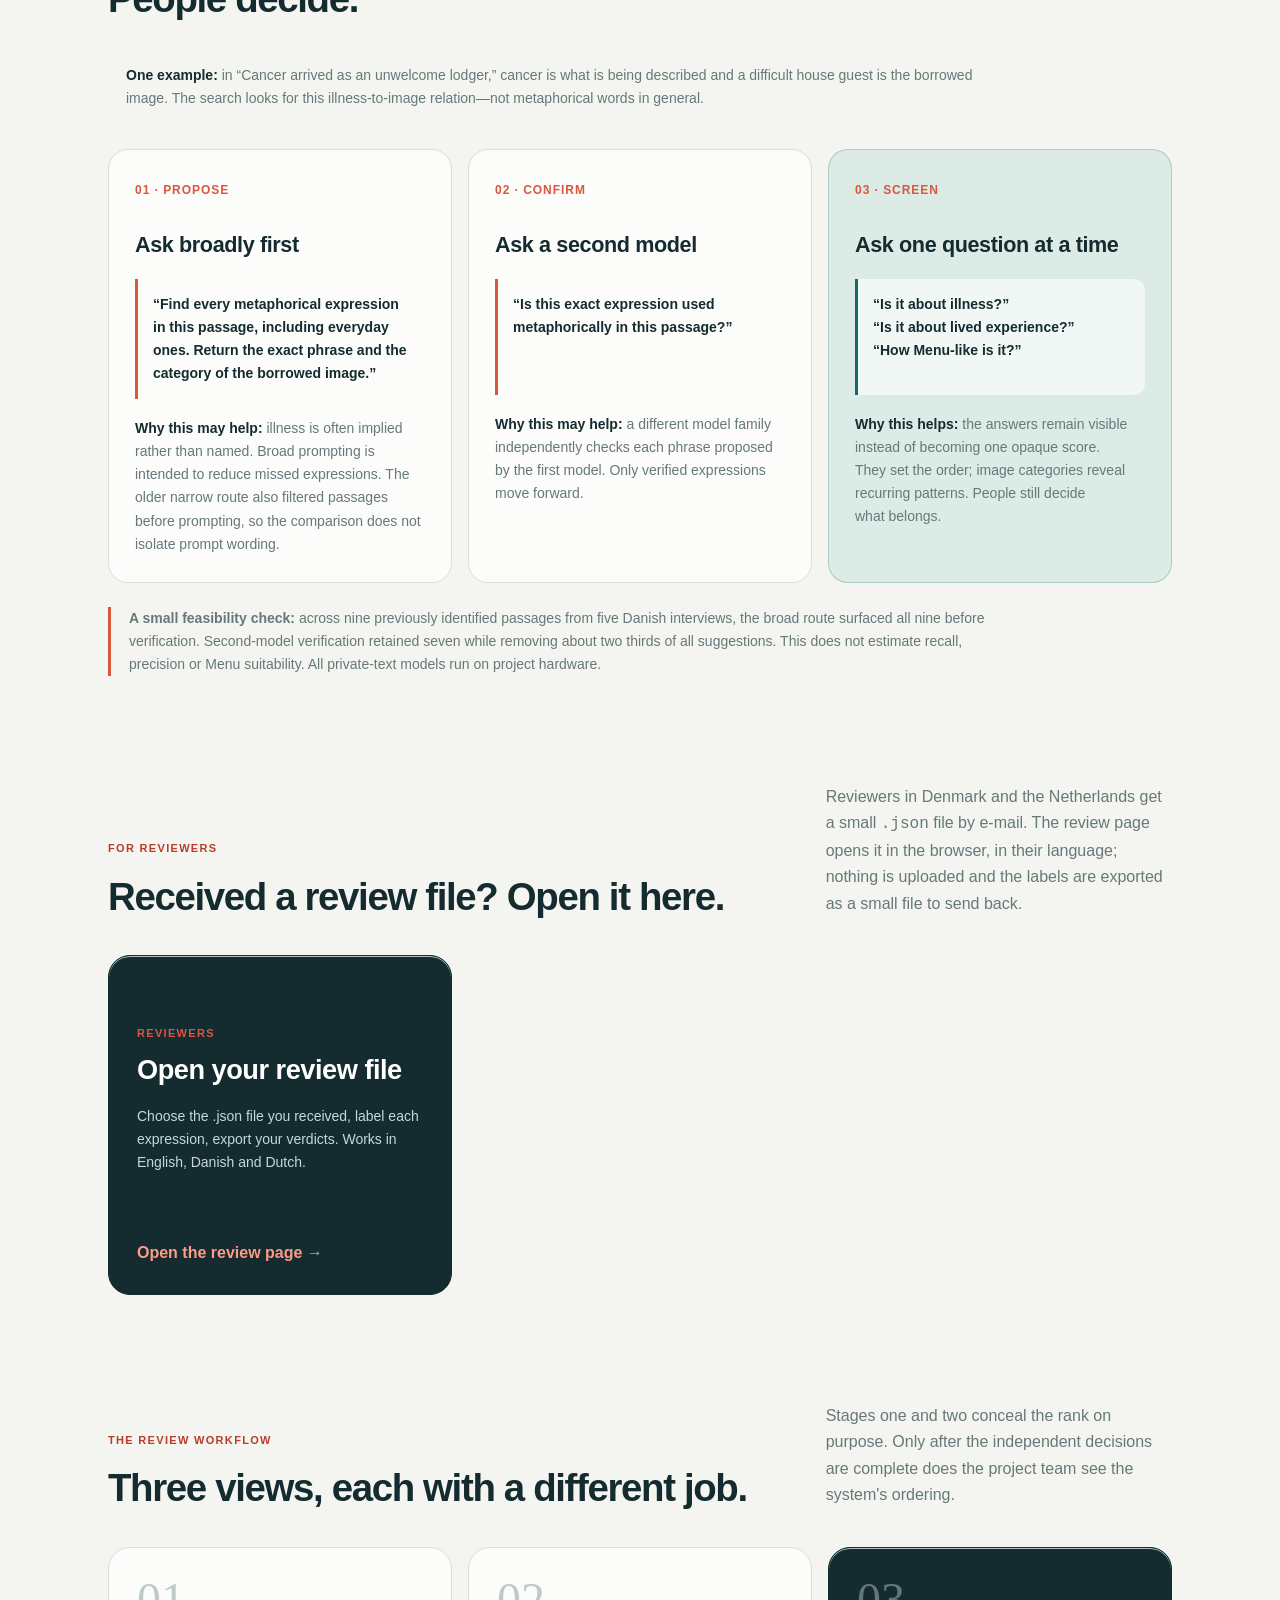
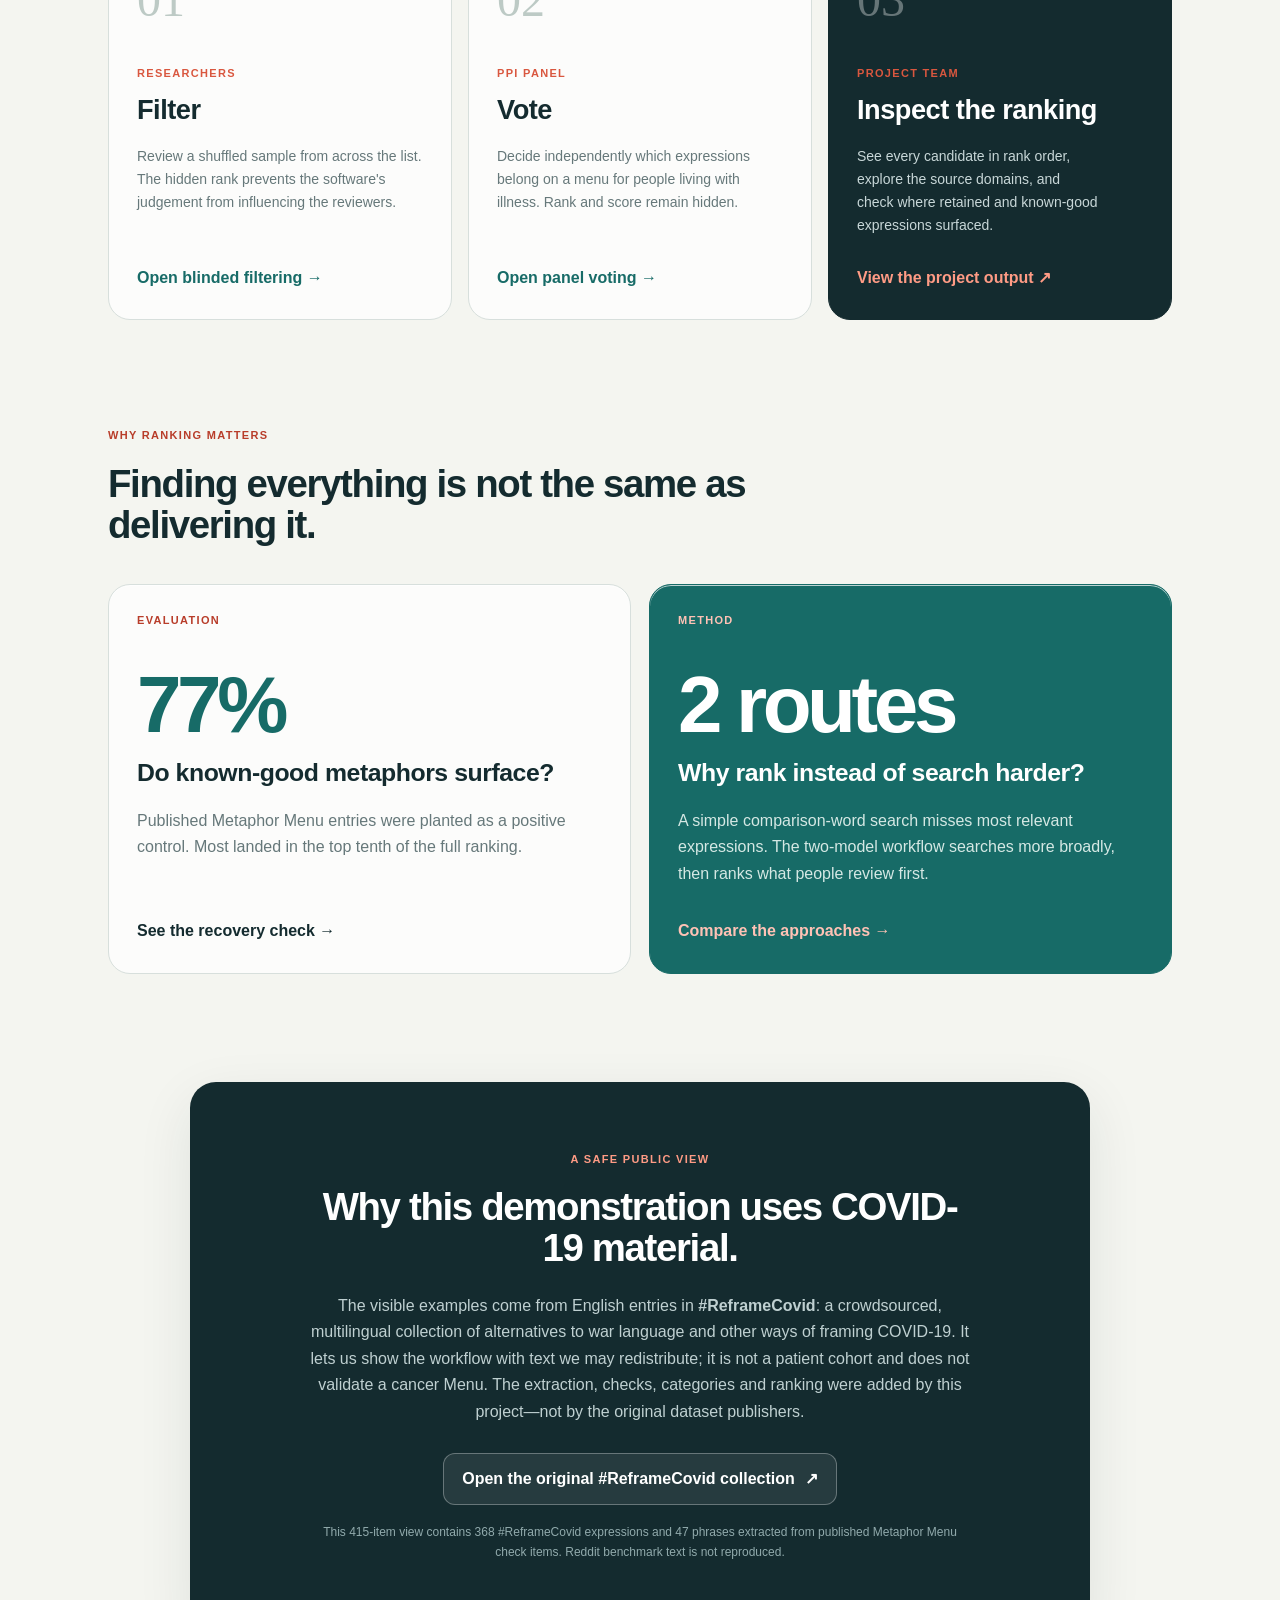
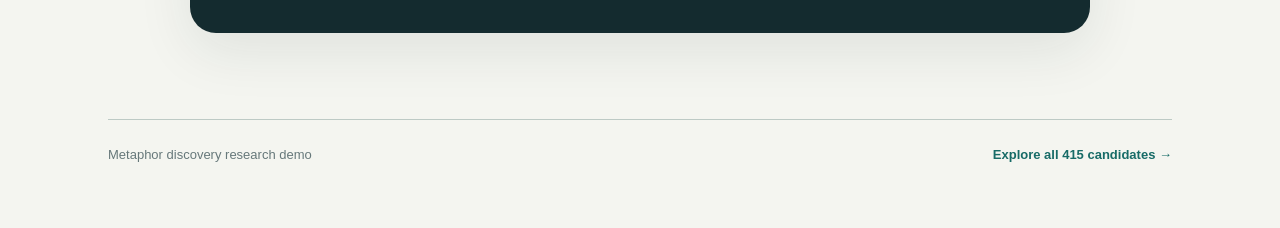
==== commit d25a5f41: "One multilingual review app: demo/review.html loads a reviewer's JSON list; demo pages carry their l" ====
--- a/demo/index.html
+++ b/demo/index.html
@@ -5,7 +5,567 @@
   <meta name="viewport" content="width=device-width, initial-scale=1">
   <meta name="description" content="Explore how candidate illness metaphors are found, ranked and reviewed in the Metaphor Menu research workflow.">
   <title>Metaphor discovery — public English demo</title>
-  <link rel="stylesheet" href="demo.css">
+  <style data-theme="demo.css">
+:root {
+  --ink: #142b2f;
+  --ink-soft: #395256;
+  --mut: #66787a;
+  --line: #d7dfdc;
+  --line-strong: #bdcac5;
+  --bg: #f4f5f0;
+  --paper: #ffffff;
+  --card: #eef1ec;
+  --acc: #d9573f;
+  --acc-deep: #b83d2a;
+  --teal: #176b67;
+  --teal-soft: #dcebe6;
+  --warn: #ba5b25;
+  --ok: #19705d;
+  --alt: #6554a4;
+  --shadow: 0 18px 55px rgba(17, 43, 47, .09);
+  --shadow-small: 0 7px 24px rgba(17, 43, 47, .07);
+}
+
+* { box-sizing: border-box; }
+
+html {
+  scroll-behavior: smooth;
+  scroll-padding-top: 140px;
+}
+
+body {
+  max-width: 1120px;
+  margin: 0 auto;
+  padding: 26px 28px 64px;
+  color: var(--ink);
+  background:
+    radial-gradient(circle at 8% 0%, rgba(23, 107, 103, .11), transparent 25rem),
+    var(--bg);
+  font-family: Inter, ui-sans-serif, -apple-system, BlinkMacSystemFont, "Segoe UI", sans-serif;
+  font-size: 16px;
+  line-height: 1.65;
+  -webkit-font-smoothing: antialiased;
+}
+
+body::before {
+  position: fixed;
+  inset: 0 0 auto;
+  height: 4px;
+  z-index: 30;
+  content: "";
+  background: linear-gradient(90deg, var(--acc) 0 18%, var(--teal) 18% 100%);
+}
+
+a { color: var(--teal); text-decoration-thickness: 1px; text-underline-offset: 3px; }
+a:hover { color: var(--acc-deep); }
+
+h1, h2, h3, p { text-wrap: pretty; }
+
+h1 {
+  margin: 0;
+  max-width: 820px;
+  font-size: clamp(2.55rem, 6.5vw, 5.35rem);
+  line-height: .98;
+  letter-spacing: -.055em;
+  font-weight: 700;
+}
+
+h2 {
+  margin: 0;
+  font-size: clamp(1.85rem, 3vw, 3.1rem);
+  line-height: 1.08;
+  letter-spacing: -.035em;
+}
+
+h3 { letter-spacing: -.018em; }
+button, input, select, textarea { font: inherit; }
+
+button, select, input {
+  min-height: 42px;
+  border: 1px solid var(--line-strong);
+  border-radius: 10px;
+  color: var(--ink);
+  background: var(--paper);
+}
+
+button {
+  padding: 8px 13px;
+  cursor: pointer;
+  font-weight: 650;
+  transition: border-color .18s ease, color .18s ease, background .18s ease, transform .18s ease;
+}
+
+button:hover { border-color: var(--teal); color: var(--teal); transform: translateY(-1px); }
+button:focus-visible, a:focus-visible, input:focus-visible, select:focus-visible, summary:focus-visible {
+  outline: 3px solid rgba(217, 87, 63, .35);
+  outline-offset: 3px;
+}
+
+input, select { padding: 8px 10px; }
+
+.site-header {
+  display: flex;
+  align-items: center;
+  justify-content: space-between;
+  gap: 24px;
+  min-height: 60px;
+  margin-bottom: 54px;
+}
+
+.brand {
+  display: inline-flex;
+  align-items: center;
+  gap: 11px;
+  color: var(--ink);
+  font-size: 14px;
+  font-weight: 750;
+  letter-spacing: -.01em;
+  text-decoration: none;
+}
+
+.brand:hover { color: var(--ink); }
+
+.brand-mark {
+  display: inline-grid;
+  width: 34px;
+  height: 34px;
+  place-items: center;
+  border-radius: 50%;
+  color: white;
+  background: var(--ink);
+  font-size: 14px;
+  font-weight: 800;
+}
+
+.header-tag, .eyebrow, .step-audience, .evidence-label {
+  font-size: 11px;
+  line-height: 1.3;
+  font-weight: 800;
+  letter-spacing: .12em;
+  text-transform: uppercase;
+}
+
+.header-tag {
+  padding: 8px 11px;
+  border: 1px solid var(--line-strong);
+  border-radius: 999px;
+  color: var(--ink-soft);
+  background: rgba(255, 255, 255, .55);
+}
+
+.site-nav { display: flex; align-items: center; gap: 22px; }
+.site-nav a { color: var(--ink-soft); font-size: 13px; font-weight: 700; text-decoration: none; }
+.site-nav a:hover { color: var(--acc-deep); }
+.site-nav .nav-output { padding: 8px 12px; border: 1px solid var(--line-strong); border-radius: 999px; background: rgba(255,255,255,.55); }
+
+.eyebrow { margin: 0 0 20px; color: var(--acc-deep); }
+
+.home-hero {
+  display: grid;
+  grid-template-columns: minmax(0, 1.65fr) minmax(270px, .72fr);
+  gap: 58px;
+  align-items: end;
+  padding: 36px 0 76px;
+}
+
+.hero-lede {
+  max-width: 700px;
+  margin: 30px 0 0;
+  color: var(--ink-soft);
+  font-size: clamp(1.08rem, 2vw, 1.35rem);
+  line-height: 1.52;
+}
+
+.hero-actions { display: flex; align-items: center; gap: 22px; flex-wrap: wrap; margin-top: 34px; }
+
+.button {
+  display: inline-flex;
+  align-items: center;
+  justify-content: center;
+  gap: 10px;
+  min-height: 50px;
+  padding: 12px 18px;
+  border-radius: 12px;
+  font-weight: 750;
+  text-decoration: none;
+  box-shadow: var(--shadow-small);
+  transition: transform .18s ease, box-shadow .18s ease, background .18s ease;
+}
+
+.button.primary { color: #fff; background: var(--acc); }
+.button.primary:hover { color: #fff; background: var(--acc-deep); transform: translateY(-2px); box-shadow: var(--shadow); }
+.text-link, .card-link { font-weight: 750; text-decoration: none; }
+
+.hero-proof {
+  position: relative;
+  overflow: hidden;
+  padding: 28px;
+  border-radius: 24px;
+  color: #fff;
+  background:
+    radial-gradient(circle at 90% 10%, rgba(255,255,255,.19) 0 2px, transparent 3px) 0 0 / 19px 19px,
+    var(--teal);
+  box-shadow: var(--shadow);
+}
+
+.proof-kicker { color: #d7eee8; font-size: 12px; font-weight: 750; }
+.proof-number { margin: 22px 0 3px; font-size: clamp(4rem, 8vw, 6.25rem); line-height: .84; letter-spacing: -.065em; font-weight: 780; }
+.proof-label { max-width: 235px; color: #e5f1ed; line-height: 1.4; }
+
+.mini-metrics { display: grid; grid-template-columns: 1fr 1fr; gap: 15px; margin-top: 28px; padding-top: 22px; border-top: 1px solid rgba(255,255,255,.24); }
+.mini-metrics div { display: grid; gap: 5px; }
+.mini-metrics strong { font-size: 1.65rem; line-height: 1; }
+.mini-metrics span { color: #d7e8e3; font-size: 11px; line-height: 1.35; }
+
+.principle { display: grid; grid-template-columns: 58px 1fr; gap: 24px; align-items: start; padding: 28px 0; border-top: 1px solid var(--line-strong); border-bottom: 1px solid var(--line-strong); }
+.principle-index { color: var(--acc); font-size: 12px; font-weight: 800; }
+.principle p { max-width: 850px; margin: 0; font-family: Georgia, "Times New Roman", serif; font-size: clamp(1.25rem, 2.4vw, 1.7rem); line-height: 1.45; }
+
+.section-block { padding-top: 108px; }
+.section-heading { display: grid; grid-template-columns: minmax(0, 1.45fr) minmax(250px, .75fr); gap: 48px; align-items: end; margin-bottom: 38px; }
+.section-heading p:last-child { margin: 0; color: var(--mut); }
+
+.menu-goal {
+  display: grid;
+  grid-template-columns: minmax(0, 1.5fr) auto;
+  gap: 44px;
+  align-items: end;
+  padding: clamp(30px, 5vw, 54px);
+  border-radius: 26px;
+  color: white;
+  background: var(--ink);
+  box-shadow: var(--shadow);
+}
+
+.menu-goal .eyebrow { color: #ff9b85; }
+.menu-goal h2 { max-width: 720px; }
+.menu-goal p:last-child { max-width: 720px; margin: 22px 0 0; color: #c3d2d3; }
+.menu-goal .menu-link { min-width: 225px; color: white; border: 1px solid rgba(255,255,255,.3); background: rgba(255,255,255,.08); box-shadow: none; }
+.menu-goal .menu-link:hover { color: white; border-color: white; background: rgba(255,255,255,.14); }
+
+.compact-heading { margin-top: 66px; }
+.method-example { max-width: 900px; margin: -8px 0 24px; padding: 15px 18px; border-radius: 14px; color: var(--mut); background: var(--blue-soft); font-size: 14px; }
+.method-example strong { color: var(--ink); }
+.method-steps { display: grid; grid-template-columns: repeat(3, 1fr); gap: 16px; }
+.method-step { min-height: 390px; padding: 26px; border: 1px solid var(--line); border-radius: 20px; background: rgba(255,255,255,.72); }
+.method-number { display: inline-block; margin-bottom: 26px; color: var(--acc); font-size: 12px; font-weight: 850; letter-spacing: .08em; }
+.method-step h3 { margin: 0 0 10px; font-size: 1.35rem; }
+.method-step p { margin: 0; color: var(--mut); font-size: 14px; }
+.method-step p strong { color: var(--ink); }
+.method-step blockquote { min-height: 116px; margin: 16px 0 18px; padding: 14px 15px; border-left: 3px solid var(--acc); border-radius: 0 12px 12px 0; color: var(--ink); background: var(--blue-soft); font-size: 14px; font-weight: 650; }
+.method-step.human-step { border-color: rgba(23,107,103,.25); background: var(--teal-soft); }
+.method-step.human-step blockquote { border-left-color: var(--teal); background: rgba(255,255,255,.62); }
+.method-note { max-width: 900px; margin: 24px 0 0; padding-left: 18px; border-left: 3px solid var(--acc); color: var(--mut); font-size: 14px; }
+
+.workflow-grid { display: grid; grid-template-columns: repeat(3, 1fr); gap: 16px; }
+.workflow-card, .evidence-card {
+  position: relative;
+  display: flex;
+  min-height: 340px;
+  flex-direction: column;
+  padding: 28px;
+  border: 1px solid var(--line);
+  border-radius: 22px;
+  color: var(--ink);
+  background: rgba(255,255,255,.72);
+  text-decoration: none;
+  box-shadow: 0 1px 0 rgba(255,255,255,.7) inset;
+  transition: transform .2s ease, box-shadow .2s ease, border-color .2s ease;
+}
+
+.workflow-card:hover, .evidence-card:hover { color: var(--ink); border-color: var(--line-strong); transform: translateY(-5px); box-shadow: var(--shadow); }
+.workflow-card.featured { color: #fff; border-color: var(--ink); background: var(--ink); }
+.workflow-card.featured:hover { color: #fff; }
+.step-number { font-family: Georgia, "Times New Roman", serif; font-size: 3rem; line-height: 1; color: var(--line-strong); }
+.featured .step-number { color: rgba(255,255,255,.35); }
+.step-audience { margin-top: 42px; color: var(--acc); }
+.workflow-card h3 { margin: 8px 0 12px; font-size: 1.7rem; }
+.workflow-card p { margin: 0; color: var(--mut); font-size: 14px; }
+.workflow-card.featured p { color: #c8d7d8; }
+.workflow-card .card-link { margin-top: auto; padding-top: 28px; color: var(--teal); }
+.workflow-card.featured .card-link { color: #ff9b85; }
+
+.evidence-section { padding-bottom: 108px; }
+.evidence-grid { display: grid; grid-template-columns: 1fr 1fr; gap: 18px; }
+.evidence-card { min-height: 390px; }
+.evidence-label { color: var(--acc-deep); }
+.evidence-value { margin: 40px 0 10px; color: var(--teal); font-size: clamp(3rem, 7vw, 5rem); line-height: .95; letter-spacing: -.055em; font-weight: 750; }
+.evidence-card h3 { max-width: 420px; margin: 0 0 14px; font-size: 1.55rem; }
+.evidence-card p { margin: 0; color: var(--mut); }
+.evidence-card .card-link { margin-top: auto; padding-top: 28px; }
+.evidence-card.dark { color: white; border-color: var(--teal); background: var(--teal); }
+.evidence-card.dark:hover { color: white; }
+.evidence-card.dark .evidence-label, .evidence-card.dark .card-link { color: #ffc2b5; }
+.evidence-card.dark .evidence-value { color: white; }
+.evidence-card.dark p { color: #d5e8e4; }
+
+.data-note { max-width: 900px; margin: 0 auto; padding: 70px 9%; border-radius: 26px; text-align: center; color: white; background: var(--ink); box-shadow: var(--shadow); }
+.data-note .eyebrow { color: #ff9b85; }
+.data-note h2 + p { max-width: 680px; margin: 24px auto 0; color: #bfd0d1; }
+.data-note .dataset-link { width: fit-content; margin: 28px auto 0; color: white; border: 1px solid rgba(255,255,255,.3); background: rgba(255,255,255,.08); box-shadow: none; }
+.data-note .dataset-link:hover { color: white; border-color: white; background: rgba(255,255,255,.14); }
+.data-note .data-fineprint { max-width: 650px; margin: 18px auto 0; color: #91aaac; font-size: 12px; }
+.site-footer { display: flex; justify-content: space-between; gap: 24px; margin-top: 86px; padding-top: 24px; border-top: 1px solid var(--line-strong); color: var(--mut); font-size: 13px; }
+.site-footer a { font-weight: 750; text-decoration: none; }
+
+/* Ranked output and review screens */
+.ranked-page, .review-page { max-width: 1180px; }
+.ranked-page .site-header { margin-bottom: 30px; }
+.rank-hero {
+  position: relative;
+  overflow: hidden;
+  display: grid;
+  grid-template-columns: minmax(0, 1.45fr) minmax(280px, .65fr);
+  gap: 46px;
+  align-items: end;
+  padding: clamp(34px, 6vw, 70px);
+  border-radius: 30px;
+  color: white;
+  background:
+    radial-gradient(circle at 90% 15%, rgba(255,255,255,.16) 0 2px, transparent 3px) 0 0 / 21px 21px,
+    linear-gradient(125deg, #102b30, #174d4c);
+  box-shadow: var(--shadow);
+}
+
+.rank-hero .eyebrow { color: #ff9b85; }
+.rank-hero h1 { max-width: 700px; font-size: clamp(2.8rem, 6vw, 5rem); }
+.rank-hero .hero-lede { color: #d2e0df; }
+.rank-hero .button { box-shadow: none; }
+.rank-hero .button.secondary { color: white; border: 1px solid rgba(255,255,255,.28); background: rgba(255,255,255,.08); }
+.rank-hero .button.secondary:hover { border-color: white; background: rgba(255,255,255,.14); }
+.rank-metrics { display: grid; gap: 10px; }
+.rank-metric { display: grid; grid-template-columns: 72px 1fr; gap: 14px; align-items: baseline; padding: 16px 0; border-bottom: 1px solid rgba(255,255,255,.2); }
+.rank-metric:last-child { border-bottom: 0; }
+.rank-metric strong { font-size: 2.1rem; line-height: 1; letter-spacing: -.04em; }
+.rank-metric span { color: #c7d9d7; font-size: 13px; line-height: 1.35; }
+
+.dataset-strip {
+  display: grid;
+  grid-template-columns: minmax(0, 1.35fr) minmax(260px, .65fr);
+  gap: 42px;
+  align-items: center;
+  margin: 42px 0 22px;
+  padding: 30px 34px;
+  border: 1px solid var(--line);
+  border-left: 5px solid var(--acc);
+  border-radius: 4px 20px 20px 4px;
+  background: rgba(255,255,255,.72);
+}
+
+.dataset-strip .eyebrow { margin-bottom: 10px; }
+.dataset-strip h2 { margin: 0 0 12px; font-size: clamp(1.55rem, 2.5vw, 2.15rem); }
+.dataset-strip > div > p:last-child { margin: 0; color: var(--mut); font-size: 14px; }
+.dataset-summary { display: grid; gap: 9px; padding: 18px; border-radius: 14px; background: var(--card); }
+.dataset-summary > span { color: var(--ink-soft); font-size: 12px; }
+.dataset-summary > span strong { display: inline-block; min-width: 42px; color: var(--ink); font-size: 1.3rem; line-height: 1; }
+.dataset-summary a { margin-top: 6px; font-size: 13px; font-weight: 800; text-decoration: none; }
+.dataset-summary small { color: var(--mut); font-size: 10px; }
+
+.rank-logic {
+  display: grid;
+  grid-template-columns: minmax(260px, .8fr) minmax(470px, 1.2fr);
+  gap: 26px 52px;
+  align-items: end;
+  margin: 52px 0 24px;
+  padding: 34px;
+  border: 1px solid var(--line);
+  border-radius: 22px;
+  background: rgba(255,255,255,.7);
+}
+
+.rank-logic .eyebrow { margin-bottom: 12px; }
+.rank-logic h2 { margin: 0 0 14px; font-size: clamp(1.7rem, 3vw, 2.4rem); }
+.rank-logic > div > p:last-child { margin: 0; color: var(--mut); font-size: 14px; }
+.output-routes { display: grid; grid-template-columns: minmax(360px, 1.35fr) minmax(190px, .65fr); gap: 10px; }
+.rank-route, .category-route { padding: 14px; border: 1px solid var(--line); border-radius: 16px; background: var(--paper); }
+.route-label { display: block; margin-bottom: 10px; color: var(--mut); font-size: 10px; font-weight: 850; letter-spacing: .1em; text-transform: uppercase; }
+.tier-key { display: grid; grid-template-columns: repeat(3, 1fr); gap: 8px; margin: 0; padding: 0; list-style: none; }
+.tier-key li { min-height: 112px; padding: 14px; border-radius: 12px; background: var(--card); }
+.tier-key li.tier-top { color: white; background: var(--teal); }
+.tier-key span { display: block; color: var(--mut); font-size: 10px; font-weight: 850; letter-spacing: .1em; text-transform: uppercase; }
+.tier-key .tier-top span, .tier-key .tier-top p { color: #d5e7e3; }
+.tier-key strong { display: block; margin: 13px 0 7px; font-size: 2rem; line-height: 1; }
+.tier-key p { margin: 0; color: var(--mut); font-size: 11px; line-height: 1.35; }
+.category-route { display: flex; flex-direction: column; color: var(--ink); text-decoration: none; background: var(--teal-soft); }
+.category-route:hover { color: var(--ink); border-color: var(--teal); }
+.category-route > strong { font-size: 1.15rem; }
+.category-route > p { margin: 6px 0 12px; color: var(--mut); font-size: 11px; line-height: 1.4; }
+.category-preview { display: flex; gap: 5px; flex-wrap: wrap; }
+.category-preview span { padding: 3px 7px; border-radius: 999px; color: var(--teal); background: rgba(255,255,255,.65); font-size: 10px; }
+.category-preview b { margin-left: 2px; }
+.route-link { margin-top: auto; padding-top: 12px; color: var(--teal); font-size: 11px; font-weight: 800; }
+.rank-method-link { grid-column: 1 / -1; font-size: 13px; font-weight: 750; text-decoration: none; }
+
+.stages { display: grid; grid-template-columns: repeat(3, 1fr); gap: 0; margin: 20px 0 48px; padding: 6px; border: 1px solid var(--line); border-radius: 17px; background: rgba(255,255,255,.66); }
+.stages .st { position: relative; display: grid; grid-template-columns: 38px 1fr; align-items: center; min-height: 64px; padding: 10px 14px; border: 0; border-radius: 12px; color: var(--mut); background: transparent; font-size: 13px; line-height: 1.25; }
+.stages .st b { grid-row: 1 / span 2; margin: 0; color: var(--line-strong); font-size: 1.25rem; }
+.stages .st small { display: block; font-size: 11px; }
+.stages .st.cur { border: 0; color: white; background: var(--teal); box-shadow: var(--shadow-small); }
+.stages .st.cur b { color: #ff9b85; }
+.stages .st.cur small { color: #d4e7e2; }
+.ranked-page > h1, .ranked-page > .status { display: none; }
+.ranked-page h2, .review-page h2, .method-page h2 { margin: 62px 0 14px; font-size: clamp(1.55rem, 2.5vw, 2.25rem); line-height: 1.15; }
+.lede { color: var(--mut); font-size: 15px; }
+
+#how { margin: 0 0 22px; padding: 0; border: 1px solid var(--line); border-radius: 16px; background: rgba(255,255,255,.66); box-shadow: none; }
+#how > summary { margin: 0; padding: 17px 20px; border-radius: 16px; color: var(--ink); font-size: 14px; font-weight: 750; list-style-position: inside; }
+#how[open] > summary { border-bottom: 1px solid var(--line); border-radius: 16px 16px 0 0; }
+#how > :not(summary) { margin-left: 20px; margin-right: 20px; }
+#how > :last-child { margin-bottom: 20px; }
+#how ol { color: var(--mut); }
+#purpose { margin-top: 20px; border: 0; border-left: 4px solid var(--acc); border-radius: 0 10px 10px 0; background: var(--card); }
+
+#veh { margin: 24px 0 18px; padding: clamp(22px, 4vw, 42px); border: 1px solid var(--line); border-radius: 26px; background: var(--teal-soft); }
+#veh h2 { margin-top: 0; }
+#vehctl .ctlrow { gap: 12px; }
+#vehctl label, #bar label { color: var(--mut); font-size: 11px; font-weight: 800; letter-spacing: .06em; text-transform: uppercase; }
+#vehctl select, #vehctl input, #bar select, #bar input { display: block; margin-top: 4px; color: var(--ink); font-size: 13px; font-weight: 500; letter-spacing: 0; text-transform: none; }
+#veh table { margin-top: 20px; }
+#veh tr { transition: background .16s ease; }
+#veh tr[data-path]:hover td { background: rgba(255,255,255,.62); }
+#veh tr.on td { background: rgba(23,107,103,.13); }
+#vtab .bar { height: 8px; border-radius: 999px; background: var(--teal); }
+
+.tw { overflow-x: auto; border: 1px solid var(--line); border-radius: 16px; background: rgba(255,255,255,.7); }
+table { width: 100%; border-collapse: collapse; font-size: 14px; }
+th, td { padding: 12px 14px; border-bottom: 1px solid var(--line); text-align: right; }
+th:first-child, td:first-child { text-align: left; }
+tr:last-child td { border-bottom: 0; }
+th { color: var(--mut); font-size: 11px; font-weight: 800; letter-spacing: .06em; text-transform: uppercase; }
+tr.hi td { color: var(--teal); font-weight: 750; }
+
+#rater { display: none; margin: 28px 0; padding: 24px; border: 1px solid var(--teal); border-radius: 18px; background: var(--teal-soft); }
+.labelling #rater { display: block; }
+#rater > strong { display: block; margin-bottom: 12px; font-size: 1.15rem; }
+#rater br { display: none; }
+#rater label { display: inline-block; margin: 0 10px 10px 0; font-size: 13px; font-weight: 700; }
+#rater input, #rater select { margin-left: 5px; }
+
+.note { margin: 18px 0; padding: 17px 20px; border: 0; border-left: 4px solid var(--acc); border-radius: 0 12px 12px 0; color: var(--ink-soft); background: #f0e9df; font-size: 14px; }
+.legend { display: flex; gap: 7px; flex-wrap: wrap; margin: 0 0 16px; }
+.pill { display: inline-flex; align-items: center; min-height: 24px; padding: 3px 8px; border: 1px solid var(--line); border-radius: 999px; color: var(--mut); background: var(--card); font-size: 10px; line-height: 1.2; font-weight: 700; letter-spacing: .035em; text-transform: uppercase; }
+.pill.s0 { color: var(--ok); border-color: rgba(25,112,93,.35); background: #e5f2ed; }
+.pill.s2 { color: var(--warn); border-color: rgba(186,91,37,.3); background: #f7ece5; }
+.pill.plant { color: var(--teal); border-color: rgba(23,107,103,.35); background: var(--teal-soft); }
+.pill.new { color: var(--alt); border-color: rgba(101,84,164,.3); background: #eeebf8; }
+.pill.old, .pill.veh, .pill.sim { border-color: var(--line-strong); }
+
+#bar { position: sticky; top: 12px; z-index: 10; display: flex; gap: 10px; align-items: end; flex-wrap: wrap; margin: 0 0 18px; padding: 14px; border: 1px solid rgba(189,202,197,.9); border-radius: 16px; background: rgba(244,245,240,.92); box-shadow: var(--shadow-small); backdrop-filter: blur(14px); }
+#bar select { max-width: 180px; }
+#bar #fq { width: 145px; }
+#bar #fr { color: var(--mut); background: transparent; }
+#bar #ex { display: none; color: white; border-color: var(--teal); background: var(--teal); }
+.labelling #bar #ex { display: inline-flex; }
+.ranked-page:not(.labelling) #bar label:has(#fl) { display: none; }
+#count { margin-left: auto; padding: 0 7px 10px; color: var(--mut); font-size: 12px; }
+
+.row { position: relative; margin: 12px 0; padding: 20px 22px; border: 1px solid var(--line); border-radius: 17px; background: rgba(255,255,255,.82); box-shadow: 0 1px 0 rgba(255,255,255,.8) inset; transition: border-color .18s ease, box-shadow .18s ease, transform .18s ease; }
+.row:hover { border-color: var(--line-strong); box-shadow: var(--shadow-small); transform: translateY(-1px); }
+.row.done { padding-left: 20px; border-left: 5px solid var(--ok); }
+.meta { display: flex; gap: 6px; align-items: center; flex-wrap: wrap; margin-bottom: 12px; }
+.rank { min-width: 54px; color: var(--acc); font-size: 18px; line-height: 1; font-weight: 800; letter-spacing: -.03em; }
+.phrase { font-family: Georgia, "Times New Roman", serif; font-size: clamp(1.35rem, 2.1vw, 1.75rem); line-height: 1.25; font-weight: 600; letter-spacing: -.015em; }
+.phrase .pill.cnt { margin-left: 8px; vertical-align: middle; color: var(--teal); border-color: var(--teal); }
+.row details > summary { display: inline-flex; align-items: center; min-height: 32px; margin-top: 10px; padding: 3px 9px; border-radius: 8px; color: var(--teal); background: var(--teal-soft); font-size: 12px; font-weight: 750; cursor: pointer; }
+.ctx { margin: 12px 0 2px; padding: 14px 16px; border: 0; border-radius: 10px; color: var(--ink-soft); background: var(--card); font-size: 14px; }
+mark { padding: 0 .08em; color: var(--ink); background: linear-gradient(transparent 60%, rgba(217,87,63,.24) 60%); font-weight: 750; border: 0; }
+.lbl { display: none; gap: 7px; flex-wrap: wrap; margin-top: 14px; }
+.labelling .lbl { display: flex; }
+.lbl button { min-height: 34px; padding: 5px 10px; font-size: 12px; }
+.lbl button.sel { color: white; border-color: var(--teal); background: var(--teal); }
+#labelToggle { color: white; border-color: rgba(255,255,255,.28); background: rgba(255,255,255,.08); }
+#labelToggle:hover { border-color: white; background: rgba(255,255,255,.15); }
+textarea { width: 100%; min-height: 120px; margin-top: 12px; border: 1px solid var(--line); border-radius: 10px; }
+
+/* Lightweight polish for the two blinded review screens and method notes. */
+.review-page > .stages { margin-top: 0; }
+.review-page > h1, .method-page > h1 { margin-top: 58px; font-size: clamp(2.3rem, 5vw, 4.3rem); }
+.review-page .status { margin: 28px 0 22px; padding: 28px; border: 0; border-radius: 22px; color: white; background: var(--ink); box-shadow: var(--shadow); }
+.review-page .status .l1 { font-size: clamp(1.35rem, 3vw, 2rem); }
+.review-page .status .l2 { margin-top: 8px; color: #d0dede; }
+.review-page .status .l3 { color: #9fb4b5; }
+.review-page .status b { color: #ff9b85; }
+.review-page #rater { display: block; }
+.review-page .lbl { display: flex; }
+.review-page #bar #ex { display: inline-flex; }
+.method-page { max-width: 900px; }
+.method-page > h1 { max-width: 780px; }
+.method-page > .lede:first-of-type { margin: 26px 0 42px; font-size: 1.12rem; }
+.method-page figure, .method-page .tw { margin: 30px 0; }
+.method-page figure { padding: 24px; border: 1px solid var(--line); border-radius: 18px; background: rgba(255,255,255,.72); }
+.method-page svg { width: 100%; height: auto; }
+
+@media (max-width: 820px) {
+  body { padding: 20px 18px 46px; }
+  .site-header { margin-bottom: 32px; }
+  .home-hero, .rank-hero, .section-heading { grid-template-columns: 1fr; }
+  .home-hero { gap: 38px; padding: 20px 0 58px; }
+  .hero-proof { max-width: 500px; }
+  .workflow-grid { grid-template-columns: 1fr; }
+  .menu-goal { grid-template-columns: 1fr; gap: 28px; align-items: start; }
+  .menu-goal .menu-link { width: fit-content; }
+  .method-steps { grid-template-columns: 1fr; }
+  .method-step { min-height: 0; }
+  .method-number { margin-bottom: 28px; }
+  .workflow-card { min-height: 285px; }
+  .evidence-grid { grid-template-columns: 1fr; }
+  .evidence-card { min-height: 340px; }
+  .section-block { padding-top: 78px; }
+  .section-heading { gap: 18px; }
+  .evidence-section { padding-bottom: 78px; }
+  .rank-hero { gap: 34px; padding: 34px 26px; border-radius: 22px; }
+  .rank-metrics { grid-template-columns: repeat(3, 1fr); gap: 12px; }
+  .rank-metric { display: block; padding: 12px 0; border-right: 1px solid rgba(255,255,255,.2); border-bottom: 0; }
+  .rank-metric:last-child { border-right: 0; }
+  .rank-metric span { display: block; margin-top: 6px; }
+  .dataset-strip { grid-template-columns: 1fr; gap: 24px; }
+  .rank-logic { grid-template-columns: 1fr; gap: 24px; }
+  .output-routes { grid-template-columns: 1fr; }
+  .stages .st { grid-template-columns: 28px 1fr; padding: 8px; }
+  #bar { top: 6px; max-height: 55vh; overflow-y: auto; }
+  #count { width: 100%; margin-left: 0; }
+}
+
+@media (max-width: 560px) {
+  .header-tag { display: none; }
+  .site-nav a:not(.nav-output) { display: none; }
+  .site-header { min-height: 44px; }
+  h1 { font-size: clamp(2.65rem, 13vw, 4rem); }
+  .hero-actions { align-items: stretch; flex-direction: column; }
+  .button { width: 100%; }
+  .text-link { text-align: center; }
+  .principle { grid-template-columns: 1fr; gap: 8px; }
+  .mini-metrics { grid-template-columns: 1fr; }
+  .site-footer { flex-direction: column; }
+  .data-note { margin-inline: -4px; padding: 52px 24px; }
+  .rank-metrics { grid-template-columns: 1fr; }
+  .rank-metric { display: grid; border-right: 0; border-bottom: 1px solid rgba(255,255,255,.2); }
+  .rank-logic { padding: 24px 18px; }
+  .dataset-strip { padding: 24px 20px; }
+  .tier-key { grid-template-columns: 1fr; }
+  .tier-key li { min-height: 0; }
+  .stages { grid-template-columns: 1fr; }
+  .stages .st { min-height: 50px; }
+  #veh { margin-inline: -5px; padding: 22px 16px; }
+  #bar label { flex: 1 1 135px; }
+  #bar select, #bar input, #bar #fq { width: 100%; max-width: none; }
+  .row { padding: 17px 16px; }
+  .rank { width: 100%; }
+}
+
+@media (prefers-reduced-motion: reduce) {
+  *, *::before, *::after { scroll-behavior: auto !important; transition-duration: .01ms !important; }
+}
+
+@media print {
+  body { max-width: none; padding: 0; background: white; }
+  body::before, .site-header, #bar, .hero-actions, .lbl, #rater { display: none !important; }
+  .rank-hero { color: var(--ink); padding: 0 0 24px; background: white; box-shadow: none; }
+  .rank-hero .eyebrow, .rank-hero .hero-lede, .rank-metric span { color: var(--ink-soft); }
+  .row { break-inside: avoid; box-shadow: none; }
+}
+
+</style>
 </head>
 <body class="demo-home">
   <header class="site-header" aria-label="Demo navigation">
@@ -96,6 +656,24 @@
       <p class="method-note"><strong>A small feasibility check:</strong> across nine previously identified passages from five Danish interviews, the broad route surfaced all nine before verification. Second-model verification retained seven while removing about two thirds of all suggestions. This does not estimate recall, precision or Menu suitability. All private-text models run on project hardware.</p>
     </section>
 
+    <section class="section-block reviewer-start" id="reviewers">
+      <div class="section-heading">
+        <div>
+          <p class="eyebrow">FOR REVIEWERS</p>
+          <h2>Received a review file? Open it here.</h2>
+        </div>
+        <p>Reviewers in Denmark and the Netherlands get a small <code>.json</code> file by e-mail. The review page opens it in the browser, in their language; nothing is uploaded and the labels are exported as a small file to send back.</p>
+      </div>
+      <div class="workflow-grid">
+        <a class="workflow-card featured" href="review.html">
+          <span class="step-audience">Reviewers</span>
+          <h3>Open your review file</h3>
+          <p>Choose the .json file you received, label each expression, export your verdicts. Works in English, Danish and Dutch.</p>
+          <span class="card-link">Open the review page <span aria-hidden="true">&#8594;</span></span>
+        </a>
+      </div>
+    </section>
+
     <section class="section-block" id="workflow">
       <div class="section-heading">
         <div>
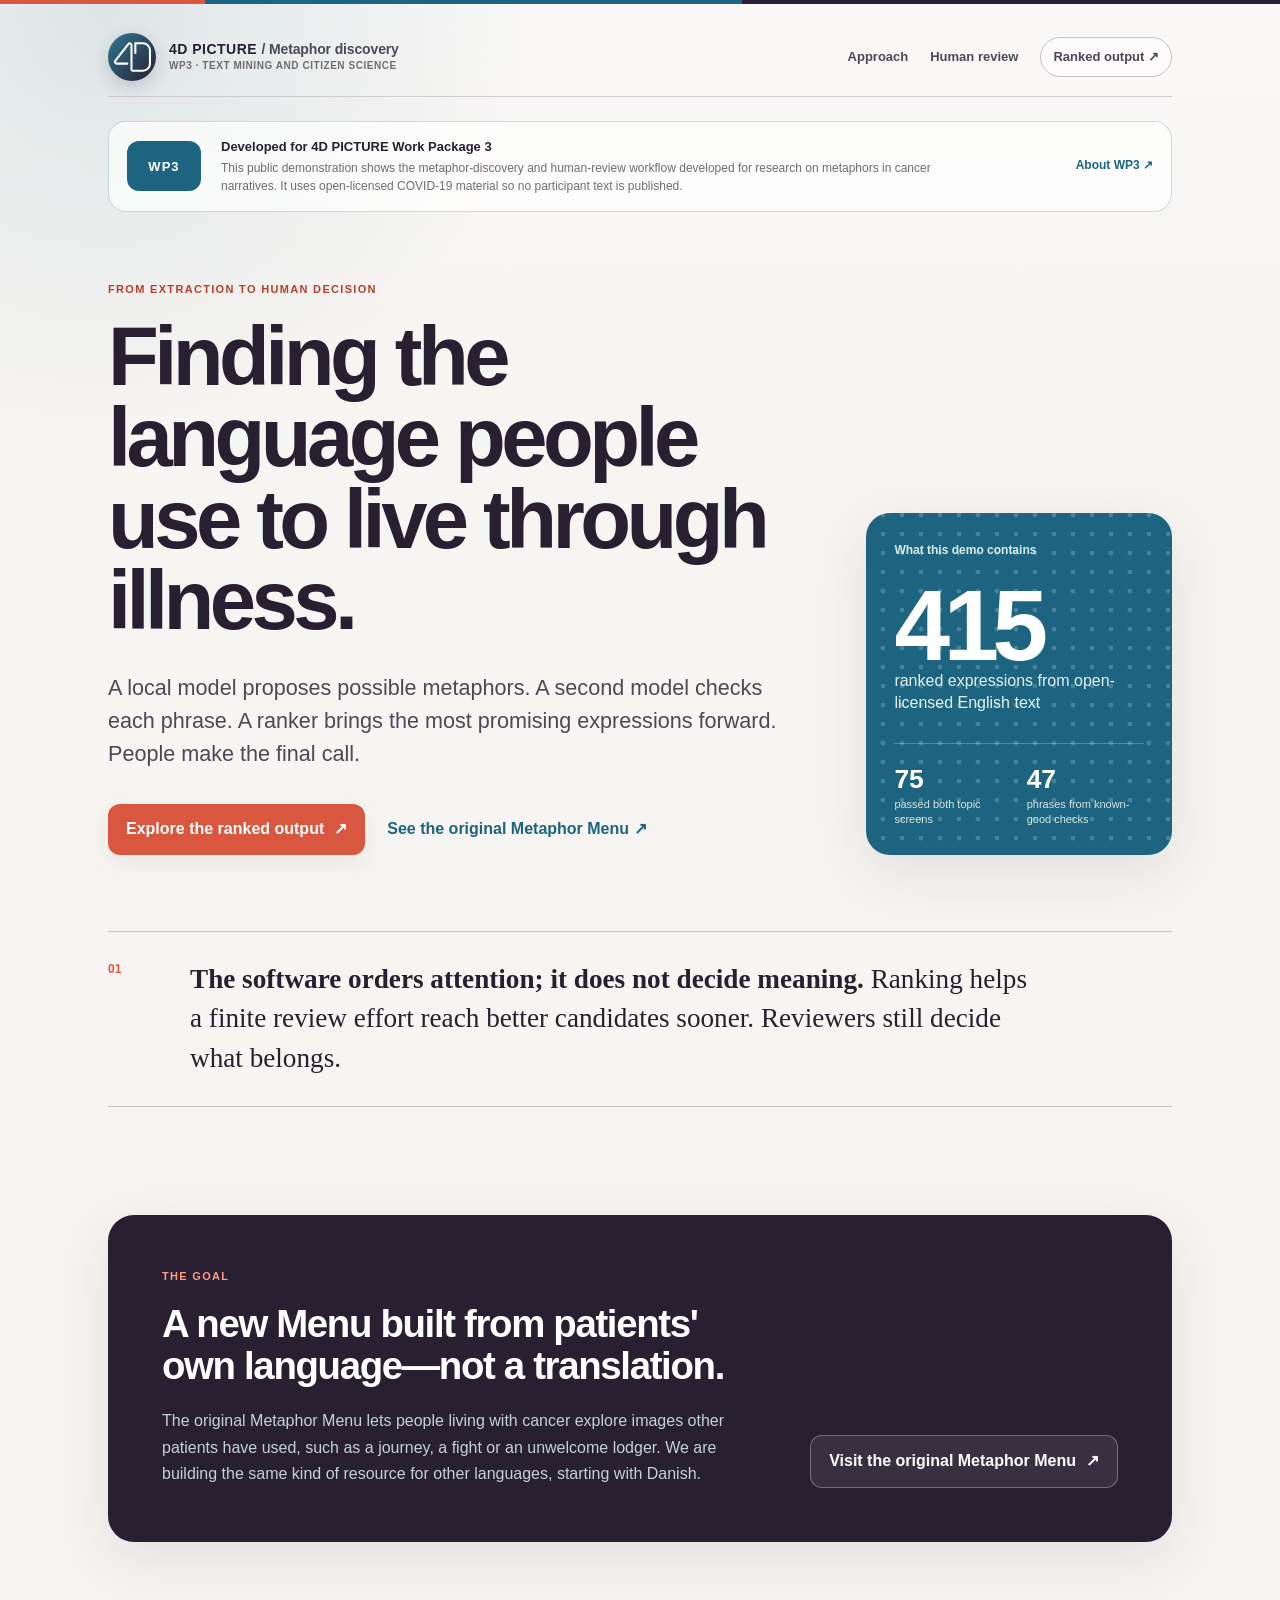
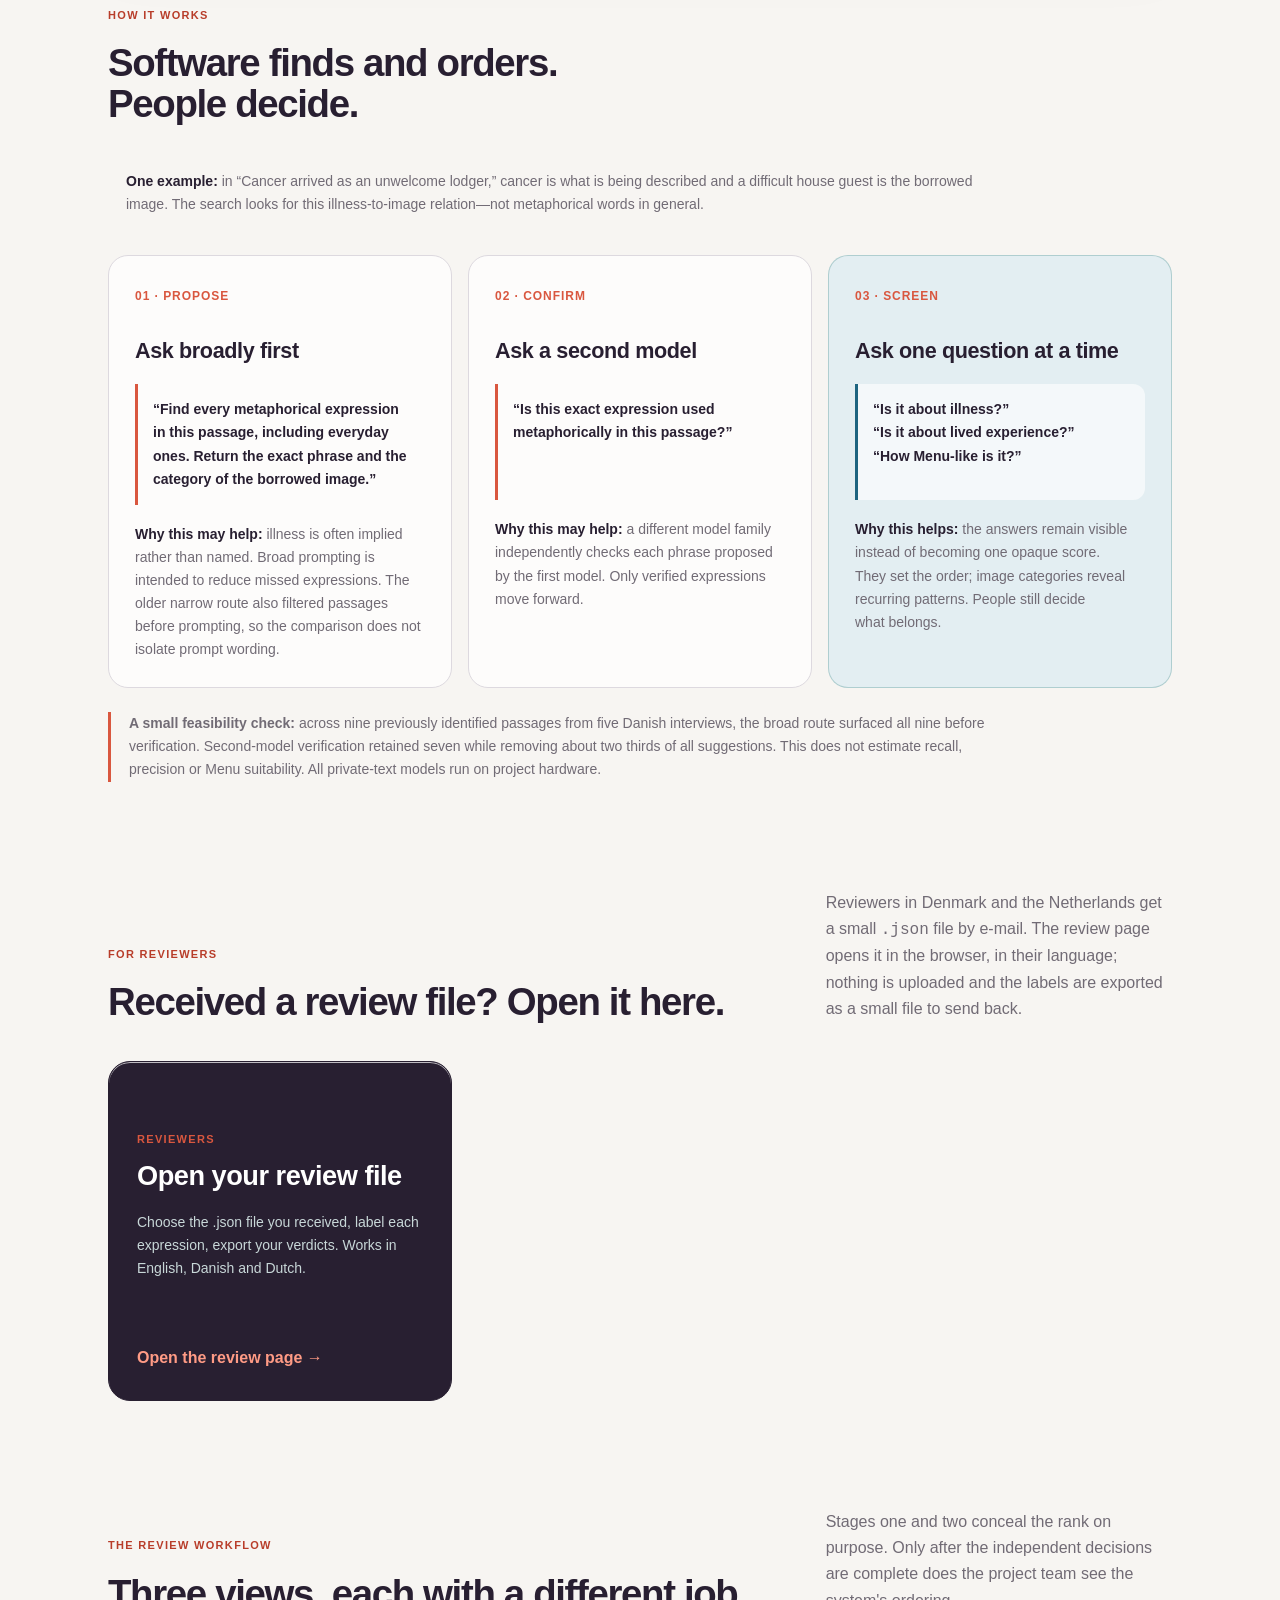
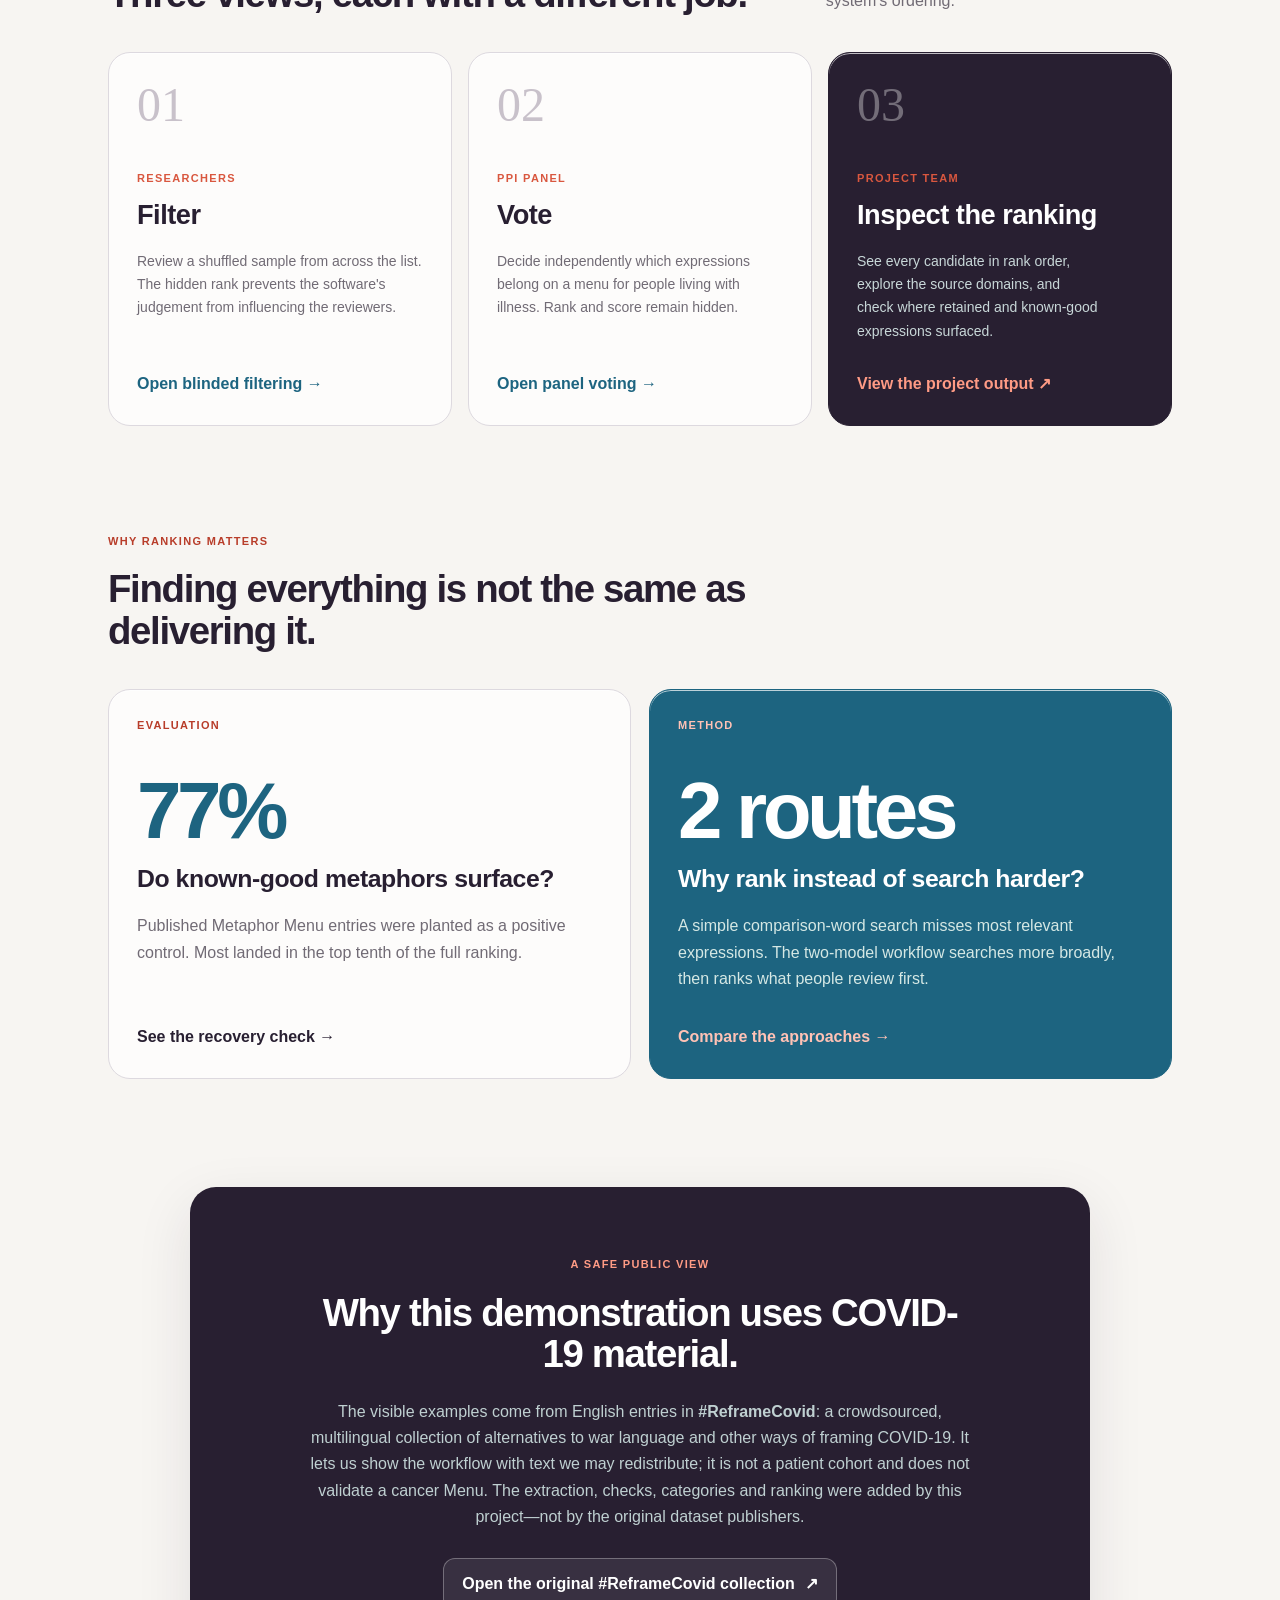
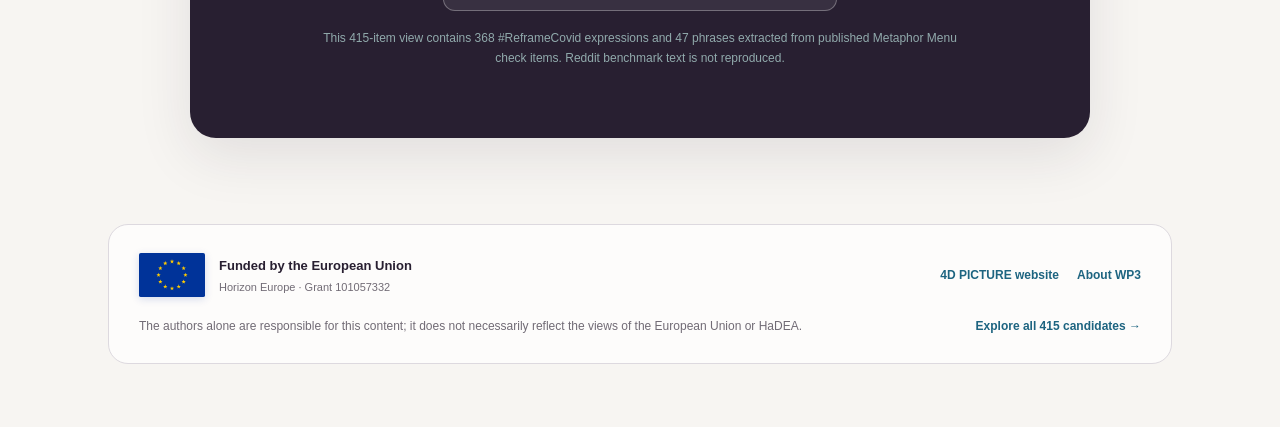
==== commit e5f8da14: "Review app styling: 4D PICTURE branding, WP3 context, EU funding footer" ====
--- a/demo/index.html
+++ b/demo/index.html
@@ -3,27 +3,30 @@
 <head>
   <meta charset="utf-8">
   <meta name="viewport" content="width=device-width, initial-scale=1">
-  <meta name="description" content="Explore how candidate illness metaphors are found, ranked and reviewed in the Metaphor Menu research workflow.">
+  <meta name="description" content="Explore the 4D PICTURE WP3 workflow for finding, ranking and reviewing candidate metaphors in illness narratives.">
+  <meta name="theme-color" content="#281f31">
   <title>Metaphor discovery — public English demo</title>
   <style data-theme="demo.css">
 :root {
-  --ink: #142b2f;
-  --ink-soft: #395256;
-  --mut: #66787a;
-  --line: #d7dfdc;
-  --line-strong: #bdcac5;
-  --bg: #f4f5f0;
+  --ink: #281f31;
+  --ink-soft: #4f4658;
+  --mut: #716b75;
+  --line: #ddd9df;
+  --line-strong: #c8c1ca;
+  --bg: #f7f5f2;
   --paper: #ffffff;
-  --card: #eef1ec;
+  --card: #f1eeef;
   --acc: #d9573f;
   --acc-deep: #b83d2a;
-  --teal: #176b67;
-  --teal-soft: #dcebe6;
+  --teal: #1d6480;
+  --teal-soft: #e3eef2;
+  --eu-blue: #003399;
+  --eu-yellow: #ffcc00;
   --warn: #ba5b25;
-  --ok: #19705d;
+  --ok: #236b5c;
   --alt: #6554a4;
-  --shadow: 0 18px 55px rgba(17, 43, 47, .09);
-  --shadow-small: 0 7px 24px rgba(17, 43, 47, .07);
+  --shadow: 0 18px 55px rgba(40, 31, 49, .1);
+  --shadow-small: 0 7px 24px rgba(40, 31, 49, .075);
 }
 
 * { box-sizing: border-box; }
@@ -39,7 +42,8 @@
   padding: 26px 28px 64px;
   color: var(--ink);
   background:
-    radial-gradient(circle at 8% 0%, rgba(23, 107, 103, .11), transparent 25rem),
+    radial-gradient(circle at 8% 0%, rgba(29, 100, 128, .13), transparent 27rem),
+    linear-gradient(180deg, rgba(255,255,255,.35), transparent 22rem),
     var(--bg);
   font-family: Inter, ui-sans-serif, -apple-system, BlinkMacSystemFont, "Segoe UI", sans-serif;
   font-size: 16px;
@@ -53,7 +57,7 @@
   height: 4px;
   z-index: 30;
   content: "";
-  background: linear-gradient(90deg, var(--acc) 0 18%, var(--teal) 18% 100%);
+  background: linear-gradient(90deg, var(--acc) 0 16%, #1d6480 16% 58%, #281f31 58% 100%);
 }
 
 a { color: var(--teal); text-decoration-thickness: 1px; text-underline-offset: 3px; }
@@ -108,34 +112,89 @@
   align-items: center;
   justify-content: space-between;
   gap: 24px;
-  min-height: 60px;
-  margin-bottom: 54px;
+  min-height: 68px;
+  margin-bottom: 24px;
+  padding: 7px 0 15px;
+  border-bottom: 1px solid rgba(200, 193, 202, .75);
 }
 
 .brand {
   display: inline-flex;
   align-items: center;
-  gap: 11px;
+  gap: 13px;
+  min-width: 0;
   color: var(--ink);
-  font-size: 14px;
-  font-weight: 750;
   letter-spacing: -.01em;
   text-decoration: none;
 }
 
 .brand:hover { color: var(--ink); }
 
-.brand-mark {
-  display: inline-grid;
-  width: 34px;
-  height: 34px;
+.project-logo-wrap {
+  display: grid;
+  width: 48px;
+  height: 48px;
+  flex: 0 0 48px;
   place-items: center;
   border-radius: 50%;
   color: white;
-  background: var(--ink);
-  font-size: 14px;
-  font-weight: 800;
-}
+  background: linear-gradient(135deg, #2f7892, #281f31);
+  box-shadow: 0 6px 18px rgba(40,31,49,.18);
+}
+
+.project-logo { width: 37px; height: 30px; fill: currentColor; }
+.brand-mark {
+  display: inline-grid;
+  width: 38px;
+  height: 38px;
+  flex: 0 0 38px;
+  place-items: center;
+  border-radius: 50%;
+  color: white;
+  background: linear-gradient(135deg, var(--teal), var(--ink));
+  font-size: 13px;
+  font-weight: 850;
+  box-shadow: 0 5px 16px rgba(40,31,49,.14);
+}
+.brand > span:last-child:not(.brand-copy) { font-size: 14px; font-weight: 750; }
+.brand-copy { display: grid; gap: 2px; min-width: 0; }
+.brand-copy strong { font-size: 14px; line-height: 1.2; font-weight: 850; letter-spacing: .035em; }
+.brand-copy small { color: var(--mut); font-size: 10px; line-height: 1.25; font-weight: 750; letter-spacing: .055em; text-transform: uppercase; }
+.brand-tool { color: var(--ink-soft); font-weight: 650; letter-spacing: -.01em; }
+.header-actions { display: flex; align-items: center; justify-content: flex-end; gap: 10px; }
+.header-actions .langswitch { margin-left: 0; }
+
+.project-context {
+  display: grid;
+  grid-template-columns: 74px minmax(0, 1fr) auto;
+  gap: 20px;
+  align-items: center;
+  margin: 0 0 34px;
+  padding: 16px 18px;
+  border: 1px solid rgba(29, 100, 128, .22);
+  border-radius: 18px;
+  background: rgba(255, 255, 255, .68);
+  box-shadow: 0 1px 0 rgba(255,255,255,.8) inset;
+}
+
+.project-context-number {
+  display: grid;
+  min-height: 50px;
+  place-items: center;
+  border-radius: 12px;
+  color: white;
+  background: var(--teal);
+  font-size: 13px;
+  line-height: 1;
+  font-weight: 850;
+  letter-spacing: .08em;
+}
+
+.project-context-copy { min-width: 0; }
+.project-context-copy strong { display: block; margin-bottom: 3px; font-size: 13px; line-height: 1.35; }
+.project-context-copy p { max-width: 760px; margin: 0; color: var(--mut); font-size: 12px; line-height: 1.5; }
+.project-context-link { white-space: nowrap; font-size: 12px; font-weight: 800; text-decoration: none; }
+.project-context + .stages { margin-top: 0; }
 
 .header-tag, .eyebrow, .step-audience, .evidence-label {
   font-size: 11px;
@@ -305,12 +364,95 @@
 .data-note .dataset-link { width: fit-content; margin: 28px auto 0; color: white; border: 1px solid rgba(255,255,255,.3); background: rgba(255,255,255,.08); box-shadow: none; }
 .data-note .dataset-link:hover { color: white; border-color: white; background: rgba(255,255,255,.14); }
 .data-note .data-fineprint { max-width: 650px; margin: 18px auto 0; color: #91aaac; font-size: 12px; }
-.site-footer { display: flex; justify-content: space-between; gap: 24px; margin-top: 86px; padding-top: 24px; border-top: 1px solid var(--line-strong); color: var(--mut); font-size: 13px; }
+.site-footer {
+  display: grid;
+  grid-template-columns: minmax(320px, 1fr) auto;
+  gap: 20px 42px;
+  align-items: center;
+  margin-top: 86px;
+  padding: 28px 30px;
+  border: 1px solid var(--line);
+  border-radius: 20px;
+  color: var(--mut);
+  background: rgba(255,255,255,.72);
+  font-size: 12px;
+}
+
 .site-footer a { font-weight: 750; text-decoration: none; }
+.funding-mark { display: flex; align-items: center; gap: 14px; }
+.funding-mark > div { display: grid; gap: 2px; }
+.funding-mark strong { color: var(--ink); font-size: 13px; }
+.funding-mark span { font-size: 11px; }
+.eu-logo { width: 66px; height: 44px; flex: 0 0 auto; box-shadow: 0 2px 8px rgba(0,51,153,.16); }
+.eu-logo rect { fill: var(--eu-blue); }
+.eu-logo g { fill: var(--eu-yellow); }
+.footer-links { display: flex; justify-content: flex-end; gap: 18px; }
+.footer-disclaimer, .footer-privacy { margin: 0; line-height: 1.5; }
+.footer-disclaimer { max-width: 740px; }
+.footer-privacy { text-align: right; }
+
+/* Start and passphrase screens */
+.loader-page { max-width: 1180px; }
+.loader-page .project-context { margin-bottom: 28px; }
+.loader-page .loader {
+  max-width: 940px;
+  margin: 0 auto 64px;
+  padding: clamp(30px, 6vw, 60px);
+  border: 1px solid var(--line);
+  border-radius: 28px;
+  background: rgba(255,255,255,.82);
+  box-shadow: var(--shadow);
+}
+
+.loader-page .loader h1 {
+  max-width: 760px;
+  margin: 0 0 18px;
+  font-size: clamp(2.45rem, 6vw, 4.6rem);
+  line-height: 1.02;
+  letter-spacing: -.05em;
+}
+
+.loader-page .loader .eyebrow { margin-bottom: 14px; }
+.loader-page .loader > .lede { max-width: 740px; margin-bottom: 24px; color: var(--ink-soft); font-size: 17px; line-height: 1.6; }
+.dropzone {
+  margin: 30px 0 34px;
+  padding: clamp(30px, 5vw, 48px) 24px;
+  border: 2px dashed rgba(29,100,128,.48);
+  border-radius: 20px;
+  background: var(--teal-soft);
+  transition: border-color .18s ease, background .18s ease, transform .18s ease;
+}
+.dropzone:hover, .dropzone.over { border-color: var(--teal); background: #d9e9ef; transform: translateY(-1px); }
+.filebtn { min-height: 54px; padding: 14px 22px; border: 0; background: var(--teal); box-shadow: 0 10px 28px rgba(29,100,128,.2); }
+.filebtn:hover { background: #164e64; }
+.drophint { margin-top: 14px; }
+.loader-steps { grid-template-columns: repeat(3, 1fr); gap: 12px; margin: 30px 0; }
+.loader-steps li {
+  display: block;
+  min-width: 0;
+  padding: 20px;
+  border: 1px solid var(--line);
+  border-radius: 16px;
+  background: var(--bg);
+}
+.loader-steps li b {
+  width: 34px;
+  height: 34px;
+  margin-bottom: 14px;
+  border: 0;
+  color: white;
+  background: var(--ink);
+  font-size: 15px;
+}
+.loader-steps li strong { display: block; line-height: 1.35; }
+.loader-steps p { margin-top: 8px; font-size: 12px; line-height: 1.55; }
+.loader .privacy { margin-bottom: 0; padding: 14px 16px; border: 0; border-radius: 12px; background: var(--card); }
+.passform { padding: 20px; border-radius: 16px; background: var(--teal-soft); }
+.passform label:first-child { display: grid; gap: 6px; color: var(--ink); font-size: 13px; font-weight: 750; }
 
 /* Ranked output and review screens */
 .ranked-page, .review-page { max-width: 1180px; }
-.ranked-page .site-header { margin-bottom: 30px; }
+.ranked-page .site-header { margin-bottom: 24px; }
 .rank-hero {
   position: relative;
   overflow: hidden;
@@ -497,7 +639,19 @@
 
 @media (max-width: 820px) {
   body { padding: 20px 18px 46px; }
-  .site-header { margin-bottom: 32px; }
+  .site-header { margin-bottom: 20px; }
+  .project-context { grid-template-columns: 64px minmax(0, 1fr); gap: 14px; }
+  .project-context-link { grid-column: 2; justify-self: start; }
+  .loader-page .loader { border-radius: 22px; }
+  .loader-steps { grid-template-columns: 1fr; }
+  .loader-steps li { display: grid; grid-template-columns: 36px 1fr; gap: 14px; }
+  .loader-steps li b { margin-bottom: 0; }
+  .loader-steps li strong, .loader-steps li p { grid-column: 2; }
+  .loader-steps li strong { grid-row: 1; }
+  .loader-steps li p { grid-row: 2; }
+  .site-footer { grid-template-columns: 1fr; }
+  .footer-links { justify-content: flex-start; }
+  .footer-privacy { text-align: left; }
   .home-hero, .rank-hero, .section-heading { grid-template-columns: 1fr; }
   .home-hero { gap: 38px; padding: 20px 0 58px; }
   .hero-proof { max-width: 500px; }
@@ -529,14 +683,30 @@
 @media (max-width: 560px) {
   .header-tag { display: none; }
   .site-nav a:not(.nav-output) { display: none; }
-  .site-header { min-height: 44px; }
+  .site-header { min-height: 52px; gap: 12px; flex-wrap: wrap; }
+  .project-logo-wrap { width: 40px; height: 40px; flex-basis: 40px; }
+  .project-logo { width: 31px; height: 25px; }
+  .brand-copy strong { font-size: 12px; }
+  .brand-copy small { max-width: 180px; font-size: 8px; }
+  .brand-tool { display: none; }
+  .header-actions { gap: 5px; }
+  .language-actions { width: 100%; }
+  .language-actions .langswitch { display: grid; grid-template-columns: repeat(3, 1fr); width: 100%; }
+  .header-actions .button { width: auto; min-height: 40px; padding: 8px 10px; }
+  .langswitch { gap: 3px; }
+  .langbtn { min-width: 38px; min-height: 38px; padding: 4px 7px; }
+  .project-context { grid-template-columns: 52px minmax(0, 1fr); padding: 14px; }
+  .project-context-number { min-height: 46px; }
+  .loader-page .loader { padding: 28px 20px; }
+  .loader-page .loader > .lede { font-size: 15px; }
   h1 { font-size: clamp(2.65rem, 13vw, 4rem); }
   .hero-actions { align-items: stretch; flex-direction: column; }
   .button { width: 100%; }
   .text-link { text-align: center; }
   .principle { grid-template-columns: 1fr; gap: 8px; }
   .mini-metrics { grid-template-columns: 1fr; }
-  .site-footer { flex-direction: column; }
+  .site-footer { margin-top: 58px; padding: 24px 20px; }
+  .footer-links { flex-direction: column; gap: 8px; }
   .data-note { margin-inline: -4px; padding: 52px 24px; }
   .rank-metrics { grid-template-columns: 1fr; }
   .rank-metric { display: grid; border-right: 0; border-bottom: 1px solid rgba(255,255,255,.2); }
@@ -569,9 +739,9 @@
 </head>
 <body class="demo-home">
   <header class="site-header" aria-label="Demo navigation">
-    <a class="brand" href="index.html" aria-label="Metaphor discovery demo home">
-      <span class="brand-mark" aria-hidden="true">M</span>
-      <span>Metaphor discovery</span>
+    <a class="brand" href="https://4dpicture.eu/" target="_blank" rel="noopener noreferrer" aria-label="4D PICTURE website">
+      <span class="project-logo-wrap"><svg class="project-logo" viewBox="0 0 127.854 101.619" aria-hidden="true" focusable="false"><path d="M671.28,254.561H641.325V291.6a3.575,3.575,0,1,0,7.15,0V261.712h22.8a20.643,20.643,0,0,1,20.618,20.62V328.4a20.642,20.642,0,0,1-20.62,20.62H635.415a.205.205,0,0,1-.205-.2v-84.5a9.742,9.742,0,0,0-17.493-5.905l-44.525,57.682a9.737,9.737,0,0,0,7.645,15.634l0,.007h36.591a3.575,3.575,0,1,0,0-7.15H580.948a2.592,2.592,0,0,1-2.068-4.156L623.4,262.747a2.436,2.436,0,0,1,2-1.03,2.857,2.857,0,0,1,.888.143,2.521,2.521,0,0,1,1.764,2.458v84.5a7.364,7.364,0,0,0,7.356,7.354h35.864a27.8,27.8,0,0,0,27.77-27.77V282.332A27.8,27.8,0,0,0,671.28,254.561Z" transform="translate(-571.195 -254.556)"/></svg></span>
+      <span class="brand-copy"><strong>4D PICTURE <span class="brand-tool">/ Metaphor discovery</span></strong><small>WP3 · Text mining and citizen science</small></span>
     </a>
     <nav class="site-nav" aria-label="Sections">
       <a href="#approach">Approach</a>
@@ -579,6 +749,12 @@
       <a class="nav-output" href="english_demo_working_copy_project_team.html">Ranked output <span aria-hidden="true">&#8599;</span></a>
     </nav>
   </header>
+
+  <aside class="project-context" aria-label="About this research demonstration">
+    <span class="project-context-number" aria-hidden="true">WP3</span>
+    <div class="project-context-copy"><strong>Developed for 4D PICTURE Work Package 3</strong><p>This public demonstration shows the metaphor-discovery and human-review workflow developed for research on metaphors in cancer narratives. It uses open-licensed COVID-19 material so no participant text is published.</p></div>
+    <a class="project-context-link" href="https://4dpicture.eu/workpackage/text-mining-and-citizen-science/" target="_blank" rel="noopener noreferrer">About WP3 <span aria-hidden="true">&#8599;</span></a>
+  </aside>
 
   <main>
     <section class="home-hero">
@@ -743,8 +919,10 @@
   </main>
 
   <footer class="site-footer">
-    <span>Metaphor discovery research demo</span>
-    <a href="english_demo_working_copy_project_team.html">Explore all 415 candidates <span aria-hidden="true">&#8594;</span></a>
+    <div class="funding-mark"><svg class="eu-logo" viewBox="0 0 54 36" aria-hidden="true" focusable="false"><rect width="54" height="36" rx="1.5"/><g><path d="M0-3 .7-1 2.85-.93 1.14.37 1.76 2.43 0 1.2-1.76 2.43-1.14.37-2.85-.93-.7-1Z" transform="translate(27 7) scale(.62)"/><path d="M0-3 .7-1 2.85-.93 1.14.37 1.76 2.43 0 1.2-1.76 2.43-1.14.37-2.85-.93-.7-1Z" transform="translate(32.5 8.47) scale(.62)"/><path d="M0-3 .7-1 2.85-.93 1.14.37 1.76 2.43 0 1.2-1.76 2.43-1.14.37-2.85-.93-.7-1Z" transform="translate(36.53 12.5) scale(.62)"/><path d="M0-3 .7-1 2.85-.93 1.14.37 1.76 2.43 0 1.2-1.76 2.43-1.14.37-2.85-.93-.7-1Z" transform="translate(38 18) scale(.62)"/><path d="M0-3 .7-1 2.85-.93 1.14.37 1.76 2.43 0 1.2-1.76 2.43-1.14.37-2.85-.93-.7-1Z" transform="translate(36.53 23.5) scale(.62)"/><path d="M0-3 .7-1 2.85-.93 1.14.37 1.76 2.43 0 1.2-1.76 2.43-1.14.37-2.85-.93-.7-1Z" transform="translate(32.5 27.53) scale(.62)"/><path d="M0-3 .7-1 2.85-.93 1.14.37 1.76 2.43 0 1.2-1.76 2.43-1.14.37-2.85-.93-.7-1Z" transform="translate(27 29) scale(.62)"/><path d="M0-3 .7-1 2.85-.93 1.14.37 1.76 2.43 0 1.2-1.76 2.43-1.14.37-2.85-.93-.7-1Z" transform="translate(21.5 27.53) scale(.62)"/><path d="M0-3 .7-1 2.85-.93 1.14.37 1.76 2.43 0 1.2-1.76 2.43-1.14.37-2.85-.93-.7-1Z" transform="translate(17.47 23.5) scale(.62)"/><path d="M0-3 .7-1 2.85-.93 1.14.37 1.76 2.43 0 1.2-1.76 2.43-1.14.37-2.85-.93-.7-1Z" transform="translate(16 18) scale(.62)"/><path d="M0-3 .7-1 2.85-.93 1.14.37 1.76 2.43 0 1.2-1.76 2.43-1.14.37-2.85-.93-.7-1Z" transform="translate(17.47 12.5) scale(.62)"/><path d="M0-3 .7-1 2.85-.93 1.14.37 1.76 2.43 0 1.2-1.76 2.43-1.14.37-2.85-.93-.7-1Z" transform="translate(21.5 8.47) scale(.62)"/></g></svg><div><strong>Funded by the European Union</strong><span>Horizon Europe · Grant 101057332</span></div></div>
+    <div class="footer-links"><a href="https://4dpicture.eu/" target="_blank" rel="noopener noreferrer">4D PICTURE website</a><a href="https://4dpicture.eu/workpackage/text-mining-and-citizen-science/" target="_blank" rel="noopener noreferrer">About WP3</a></div>
+    <p class="footer-disclaimer">The authors alone are responsible for this content; it does not necessarily reflect the views of the European Union or HaDEA.</p>
+    <p class="footer-privacy"><a href="english_demo_working_copy_project_team.html">Explore all 415 candidates <span aria-hidden="true">&#8594;</span></a></p>
   </footer>
 </body>
 </html>
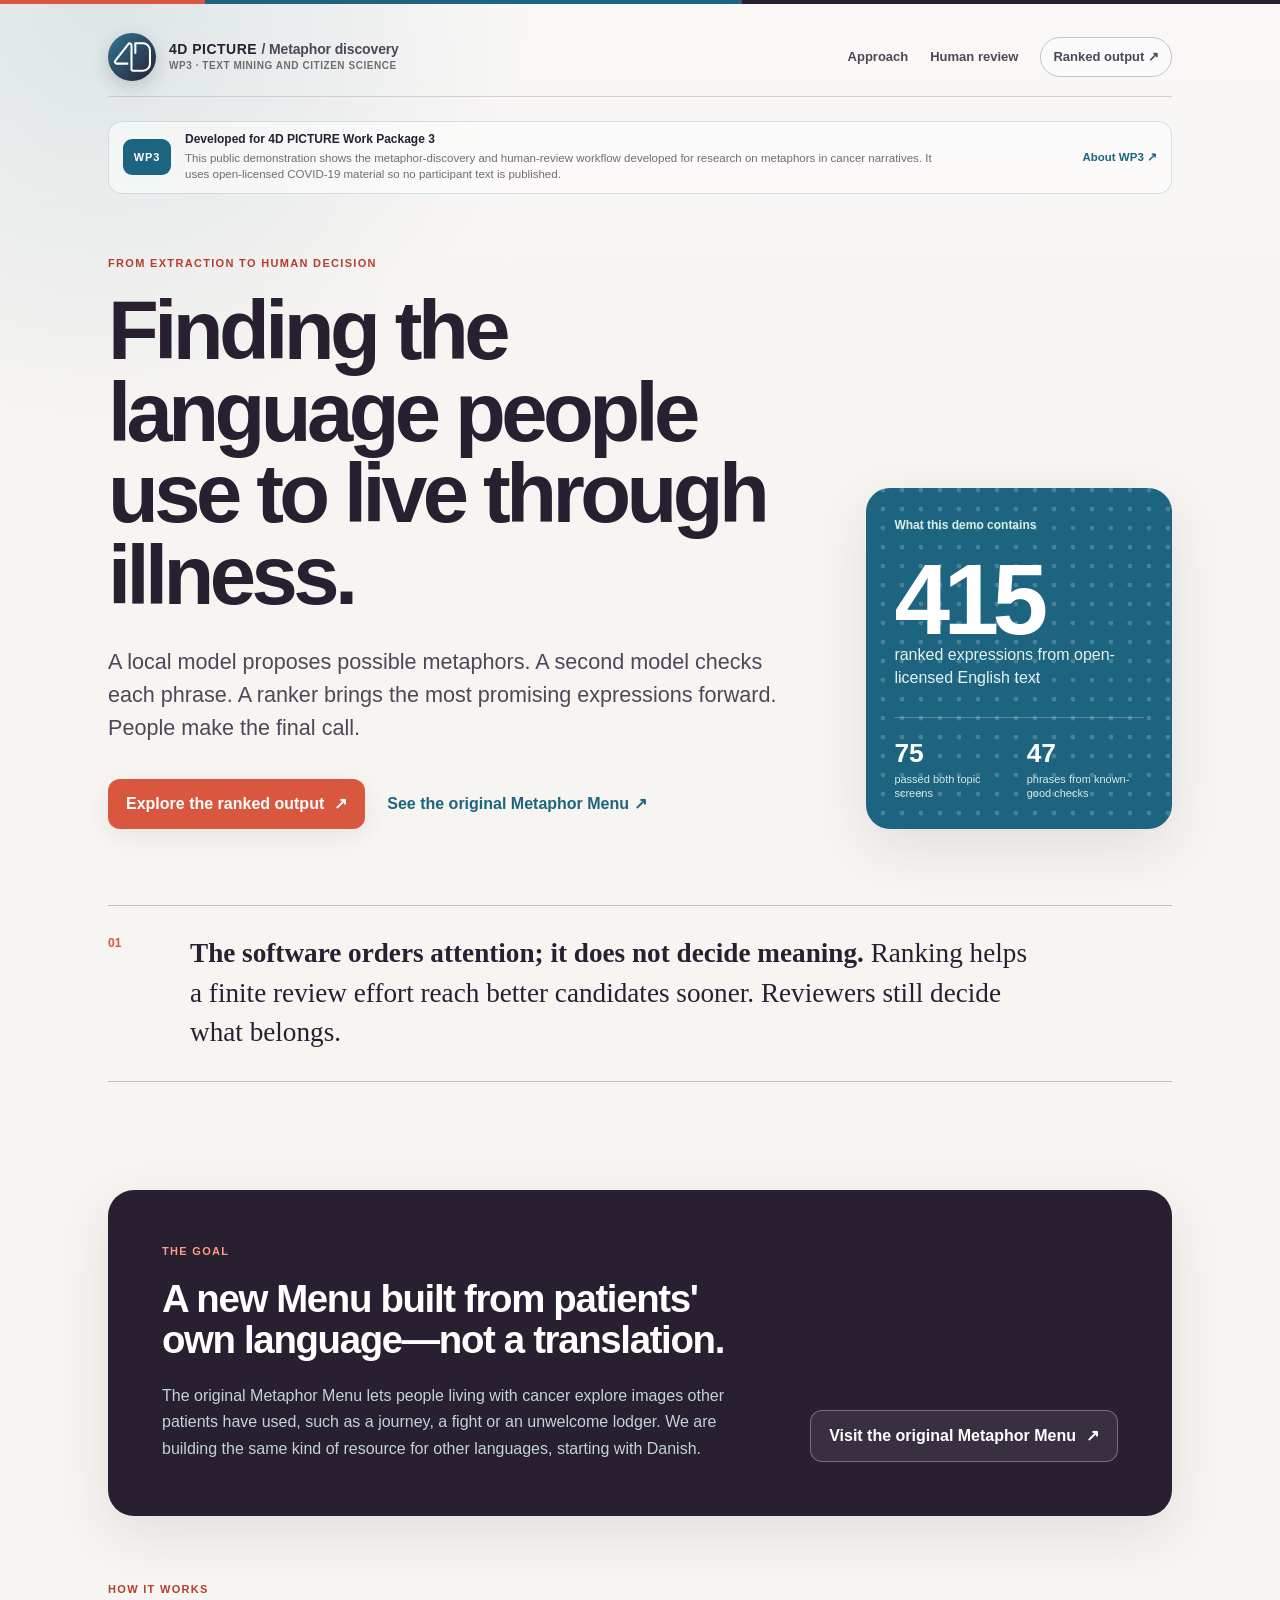
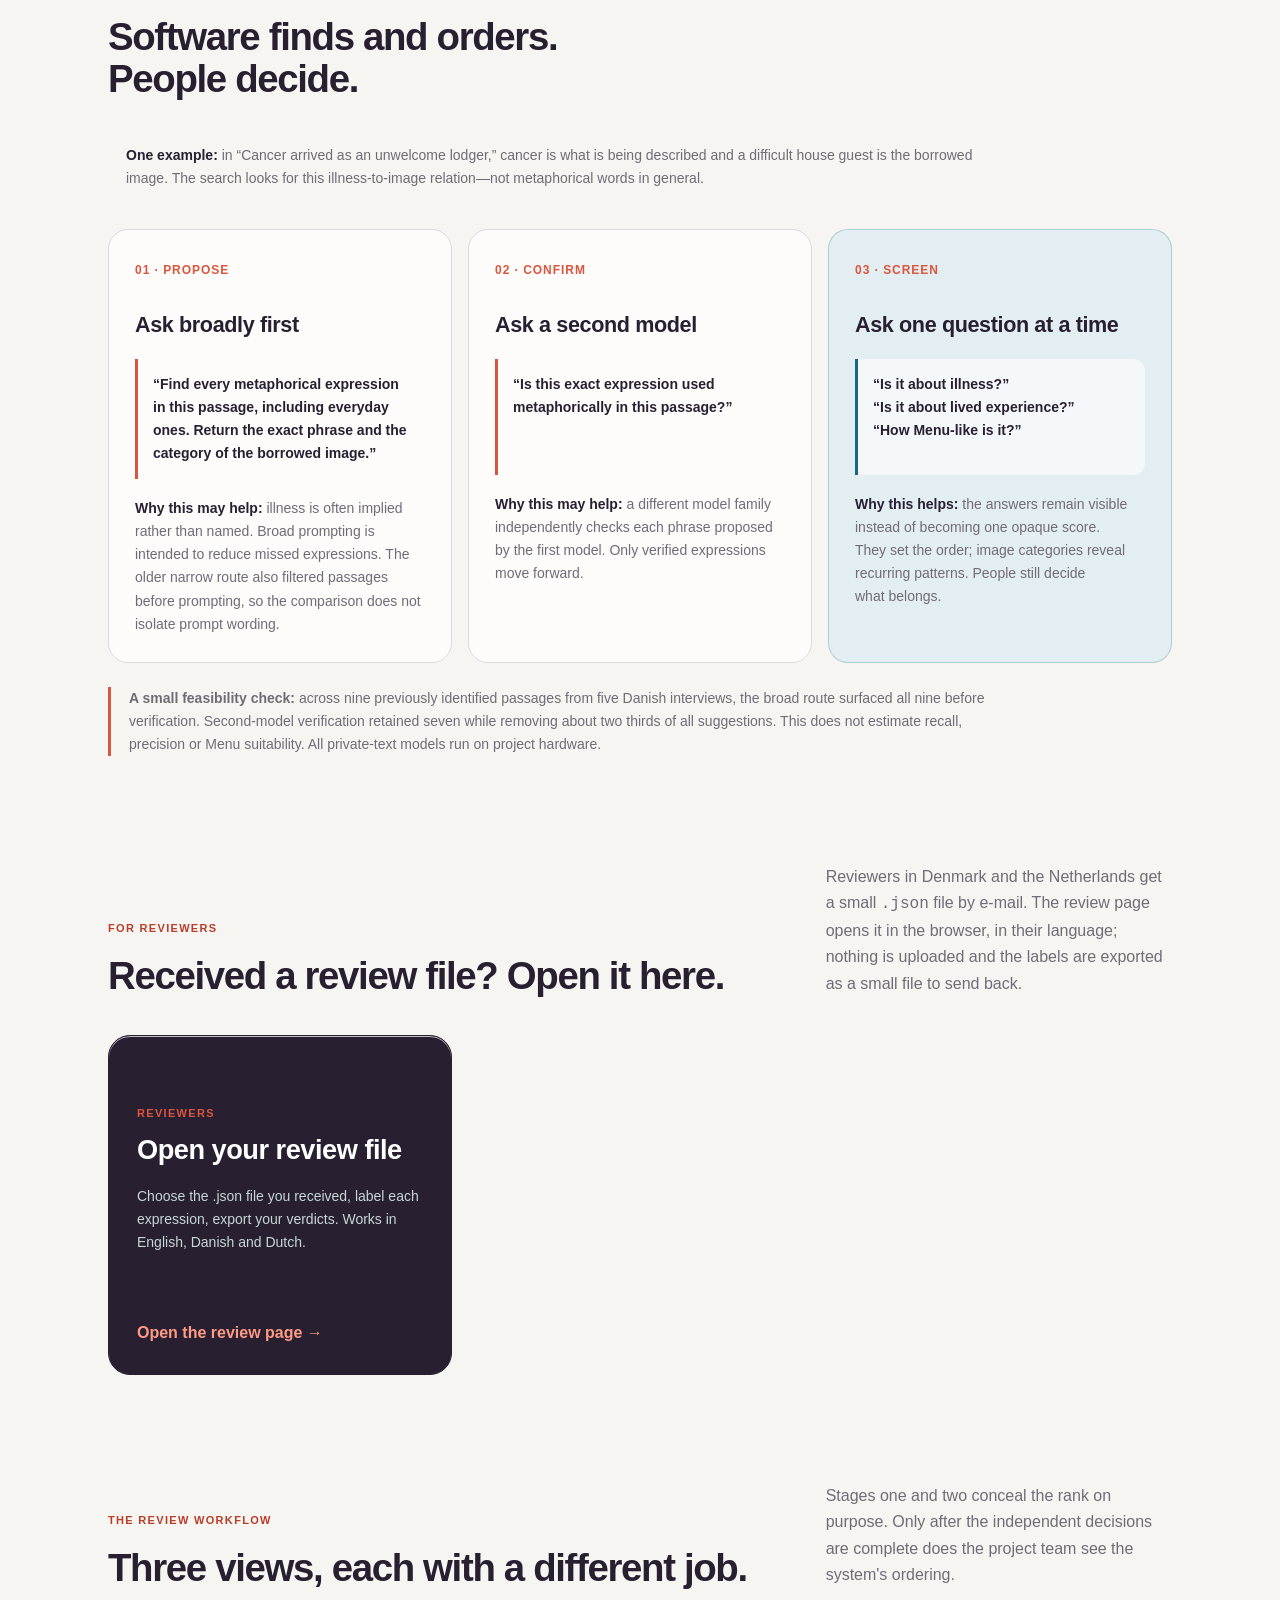
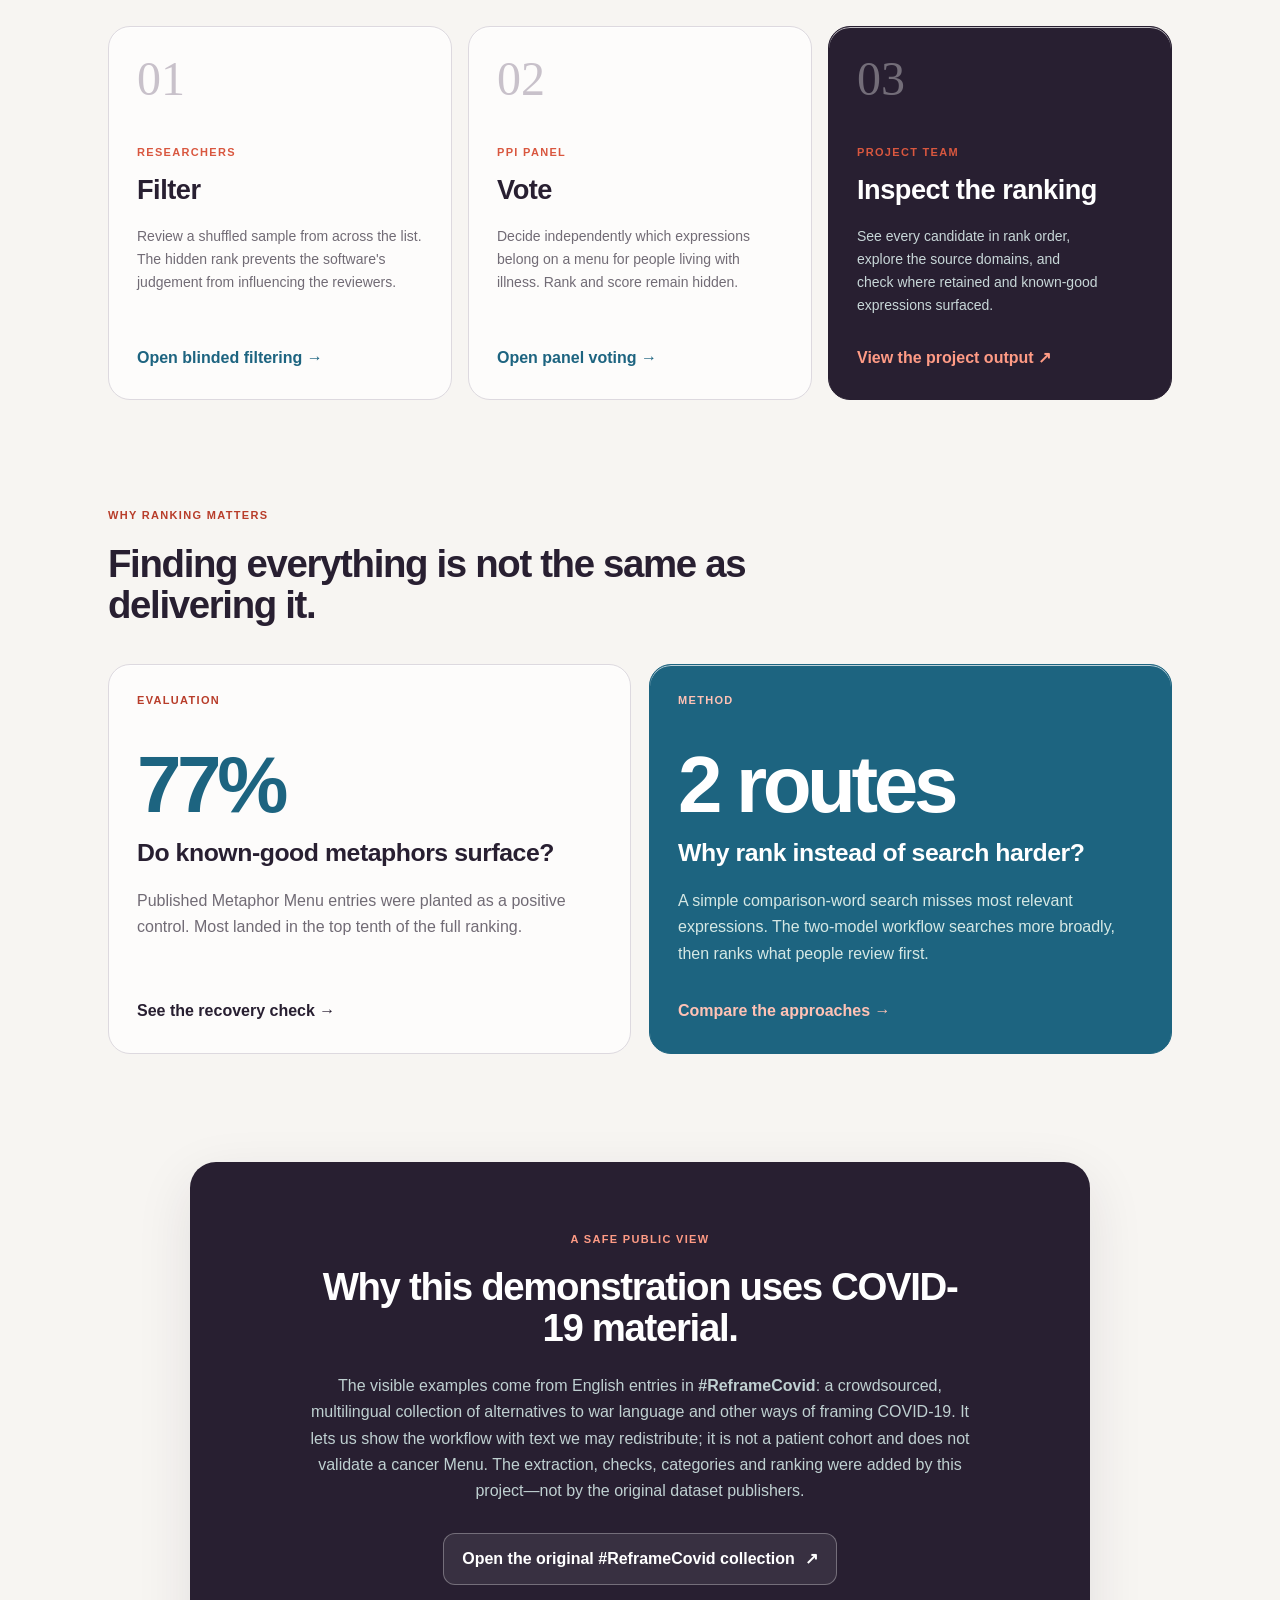
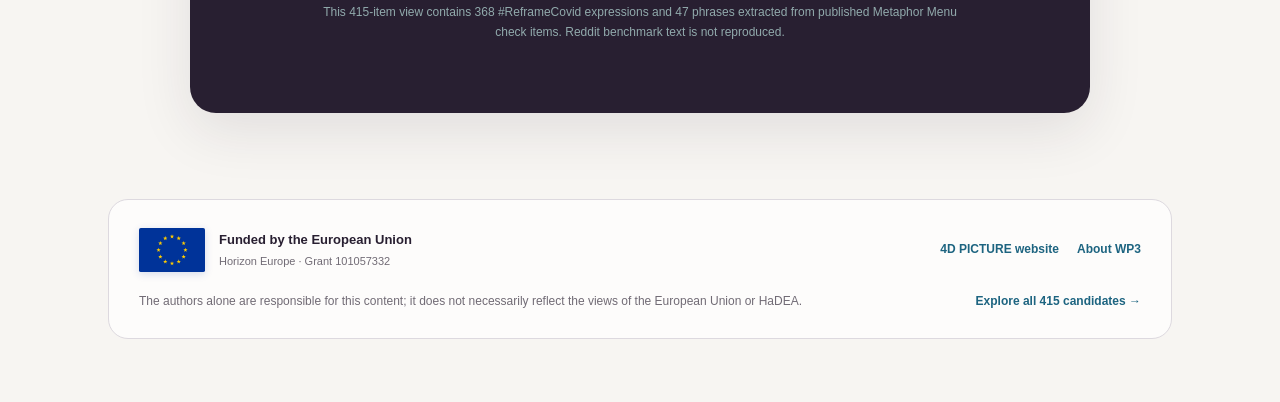
==== commit 180061a4: "Demo: compact WP3 context banner; one-line version on phones" ====
--- a/demo/index.html
+++ b/demo/index.html
@@ -166,34 +166,33 @@
 
 .project-context {
   display: grid;
-  grid-template-columns: 74px minmax(0, 1fr) auto;
-  gap: 20px;
+  grid-template-columns: 48px minmax(0, 1fr) auto;
+  gap: 14px;
   align-items: center;
-  margin: 0 0 34px;
-  padding: 16px 18px;
-  border: 1px solid rgba(29, 100, 128, .22);
-  border-radius: 18px;
-  background: rgba(255, 255, 255, .68);
-  box-shadow: 0 1px 0 rgba(255,255,255,.8) inset;
+  margin: 0 0 26px;
+  padding: 10px 14px;
+  border: 1px solid rgba(29, 100, 128, .18);
+  border-radius: 14px;
+  background: rgba(255, 255, 255, .55);
 }
 
 .project-context-number {
   display: grid;
-  min-height: 50px;
+  min-height: 36px;
   place-items: center;
-  border-radius: 12px;
+  border-radius: 9px;
   color: white;
   background: var(--teal);
-  font-size: 13px;
+  font-size: 11px;
   line-height: 1;
   font-weight: 850;
   letter-spacing: .08em;
 }
 
 .project-context-copy { min-width: 0; }
-.project-context-copy strong { display: block; margin-bottom: 3px; font-size: 13px; line-height: 1.35; }
-.project-context-copy p { max-width: 760px; margin: 0; color: var(--mut); font-size: 12px; line-height: 1.5; }
-.project-context-link { white-space: nowrap; font-size: 12px; font-weight: 800; text-decoration: none; }
+.project-context-copy strong { display: block; margin-bottom: 2px; font-size: 12px; line-height: 1.3; }
+.project-context-copy p { max-width: 760px; margin: 0; color: var(--mut); font-size: 11.5px; line-height: 1.45; }
+.project-context-link { white-space: nowrap; font-size: 11.5px; font-weight: 800; text-decoration: none; }
 .project-context + .stages { margin-top: 0; }
 
 .header-tag, .eyebrow, .step-audience, .evidence-label {
@@ -640,7 +639,7 @@
 @media (max-width: 820px) {
   body { padding: 20px 18px 46px; }
   .site-header { margin-bottom: 20px; }
-  .project-context { grid-template-columns: 64px minmax(0, 1fr); gap: 14px; }
+  .project-context { grid-template-columns: 44px minmax(0, 1fr); gap: 12px; }
   .project-context-link { grid-column: 2; justify-self: start; }
   .loader-page .loader { border-radius: 22px; }
   .loader-steps { grid-template-columns: 1fr; }
@@ -695,8 +694,14 @@
   .header-actions .button { width: auto; min-height: 40px; padding: 8px 10px; }
   .langswitch { gap: 3px; }
   .langbtn { min-width: 38px; min-height: 38px; padding: 4px 7px; }
-  .project-context { grid-template-columns: 52px minmax(0, 1fr); padding: 14px; }
-  .project-context-number { min-height: 46px; }
+  /* phones: one quiet line — badge, title, link; the explanatory sentence is dropped */
+  .project-context { display: flex; flex-wrap: wrap; align-items: center; gap: 8px 10px; margin-bottom: 18px; padding: 8px 12px; border-radius: 12px; }
+  .project-context-number { min-height: 0; padding: 4px 7px; font-size: 10px; border-radius: 6px; }
+  .project-context-copy { flex: 1 1 auto; }
+  .project-context-copy strong { margin: 0; font-size: 11.5px; }
+  .project-context-copy p { display: none; }
+  .project-context-link { margin-left: auto; font-size: 11px; }
+  .loader-page .project-context { margin-bottom: 18px; }
   .loader-page .loader { padding: 28px 20px; }
   .loader-page .loader > .lede { font-size: 15px; }
   h1 { font-size: clamp(2.65rem, 13vw, 4rem); }
